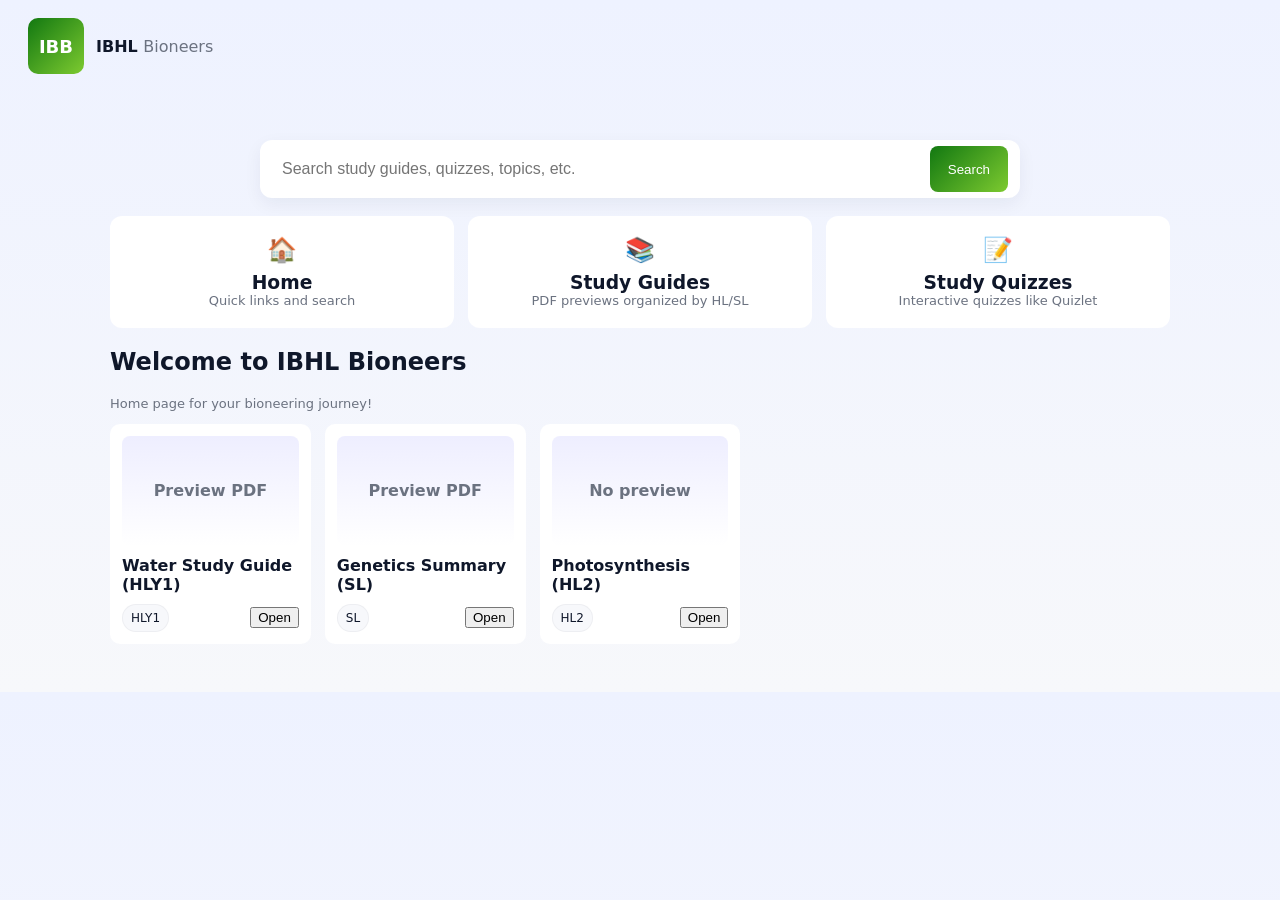
==== index.html @ cd03a1c7 "WebUIv1.0" ====
<!DOCTYPE html>
<html lang="en">
<head>
  <meta charset="utf-8" />
  <meta name="viewport" content="width=device-width,initial-scale=1" />
  <title>IBHL Bioneers</title>
  <meta name="description" content="IB Biology study guides & quizzes (HL/SL) — IBHL Bioneers" />
  <style>
    :root{
      --accent:#127811; --muted:#6b7280; --bg:#f7f8fb; --card:#ffffff;
      --glass: rgba(255,255,255,0.7);
      font-family: Inter, ui-sans-serif, system-ui, -apple-system, "Segoe UI", Roboto, "Helvetica Neue", Arial;
    }
    *{box-sizing:border-box}
    body{margin:0;background:linear-gradient(180deg,#eef2ff 0%,var(--bg) 100%);color:#0f172a}
    header{display:flex;align-items:center;gap:16px;padding:18px 28px;background:transparent}
    .logo{display:flex;align-items:center;gap:12px}
    .logo .mark{width:56px;height:56px;border-radius:10px;background:linear-gradient(135deg,var(--accent),#7dca30);display:flex;align-items:center;justify-content:center;color:white;font-weight:700;font-size:18px}
    .logo .title{font-weight:700}

    main{max-width:1100px;margin:28px auto;padding:20px}
    .search-wrap{text-align:center;margin-bottom:18px}
    .search{display:inline-flex;width:100%;max-width:760px;border-radius:12px;overflow:hidden;padding:6px;background:var(--card);box-shadow:0 6px 18px rgba(13, 38, 76, 0.06)}
    .search input{flex:1;padding:14px 16px;border:0;font-size:16px;background:transparent;outline:none}
    .search button{background:linear-gradient(135deg,var(--accent),#7dca30);border:0;color:white;padding:10px 18px;border-radius:8px;margin-right:6px}

    .nav-grid{display:grid;grid-template-columns:repeat(3,1fr);gap:14px;margin:18px 0}
    .nav-card{background:var(--card);padding:20px;border-radius:12px;text-align:center;cursor:pointer;transition:transform .12s ease, box-shadow .12s ease}
    .nav-card:hover{transform:translateY(-6px);box-shadow:0 12px 30px rgba(12,34,70,.08)}
    .nav-card h3{margin:8px 0 0}
    .small{font-size:13px;color:var(--muted)}

    .content{display:block;margin-top:12px}
    .grid{display:grid;grid-template-columns:repeat(auto-fill,minmax(200px,1fr));gap:14px}
    .guide{background:var(--card);border-radius:10px;padding:12px;display:flex;flex-direction:column;gap:10px;min-height:150px}
    .thumb{height:110px;background:linear-gradient(180deg,#eef 0%,#fff 100%);border-radius:8px;display:flex;align-items:center;justify-content:center;color:var(--muted);font-weight:600}
    .meta{display:flex;justify-content:space-between;align-items:center}
    .tag{font-size:12px;padding:6px 8px;border-radius:999px;background:var(--bg);border:1px solid rgba(15,23,42,.04)}
    footer{max-width:1100px;margin:26px auto;padding:20px;text-align:center;color:var(--muted)}

    /* quiz */
    .quiz-card{background:var(--card);padding:18px;border-radius:10px}
    .choices{display:flex;flex-direction:column;gap:10px;margin-top:12px}
    .choice{padding:12px;border-radius:8px;border:1px solid rgba(15,23,42,.06);cursor:pointer}
    .choice.correct{border-color:green;background:rgba(16,185,129,.07)}
    .choice.wrong{border-color:red;background:rgba(239,68,68,.06)}

    /* small screens */
    @media (max-width:700px){.nav-grid{grid-template-columns:repeat(2,1fr)}.logo .title{display:none}.grid{grid-template-columns:repeat(auto-fill,minmax(160px,1fr))}}
  </style>
</head>
<body>
  <header>
    <div class="logo">
      <div class="mark">IBB</div>
      <div class="title">IBHL <span style="color:var(--muted);font-weight:500">Bioneers</span></div>
    </div>
  </header>

  <main>
    <section class="search-wrap">
      <div class="search">
        <input id="searchInput" placeholder="Search study guides, quizzes, topics, etc." />
        <button id="searchBtn">Search</button>
      </div>
    </section>

    <section class="nav-grid" role="navigation" aria-label="main navigation">
      <div class="nav-card" data-route="#/" onclick="navigate('#/')">
        <div style="font-size:24px">🏠</div>
        <h3>Home</h3>
        <div class="small">Quick links and search</div>
      </div>
      <div class="nav-card" data-route="#/guides" onclick="navigate('#/guides')">
        <div style="font-size:24px">📚</div>
        <h3>Study Guides</h3>
        <div class="small">PDF previews organized by HL/SL</div>
      </div>
      <div class="nav-card" data-route="#/quizzes" onclick="navigate('#/quizzes')">
        <div style="font-size:24px">📝</div>
        <h3>Study Quizzes</h3>
        <div class="small">Interactive quizzes like Quizlet</div>
      </div>
    </section>

    <section id="app" class="content">
      <!-- Content rendered by JS -->
    </section>

  </main>

 

  <script>
    // --- Data: Add your PDF URLs and quizzes here ---
    const guides = [
      {id:'g1',title:'Water Study Guide (HLY1)',level:'HLY1',tags:['water','solvation', 'solvent', 'polar', 'hydr'],pdf:'assets/guides/WaterStudyGuide.pdf'},
      {id:'g2',title:'Genetics Summary (SL)',level:'SL',tags:['genetics'],pdf:'assets/guides/genetics-summary.pdf'},
      {id:'g3',title:'Photosynthesis (HL2)',level:'HL2',tags:['photosynthesis'],pdf:''} // empty pdf -> placeholder
    ];

    const quizzes = [
      {id:'q1',title:'Cell Structure — Quick MCQ',level:'HL1',questions:[
        {q:'Which organelle is the site of ATP production?',choices:['Nucleus','Mitochondrion','Golgi apparatus','Ribosome'],answer:1},
        {q:'Which structure is present in plant cells but not animal cells?',choices:['Centrioles','Cell wall','Lysosome','Flagellum'],answer:1}
      ]},
      {id:'q2',title:'Basic Genetics (SL)',level:'SL',questions:[
        {q:'If a diploid organism has 8 chromosomes, how many will be in a gamete?',choices:['4','8','16','2'],answer:0}
      ]}
    ];

    // --- Router ---
    function navigate(hash){location.hash = hash}
    function render(){
      const app = document.getElementById('app');
      const route = location.hash || '#/';
      if(route === '#/' ) renderHome(app);
      else if(route.startsWith('#/guides')) renderGuides(app);
      else if(route.startsWith('#/quizzes')) renderQuizzes(app);
      else renderNotFound(app);
    }

    // --- Helpers ---
    function el(tag,className,inner){const e=document.createElement(tag); if(className) e.className=className; if(inner!==undefined) e.innerHTML=inner; return e}

    // --- Home ---
    function renderHome(container){
      container.innerHTML='';
      const h = el('div','',`<h2>Welcome to IBHL Bioneers</h2><p class="small">Home page for your bioneering journey!</p>`);
      container.appendChild(h);
      // Quick links
      const grid = el('div','grid');
      // show featured items
      const featuredGuides = guides.slice(0,4);
      featuredGuides.forEach(g=>{
        const c = el('div','guide');
        const thumb = el('div','thumb', g.pdf ? `<span>Preview PDF</span>` : `<span>No preview</span>`);
        const title = el('div','',`<strong>${g.title}</strong>`);
        const meta = el('div','meta', `<div class="tag">${g.level}</div><div><button onclick="openGuide('${g.id}')">Open</button></div>`);
        c.appendChild(thumb); c.appendChild(title); c.appendChild(meta);
        grid.appendChild(c);
      });
      container.appendChild(grid);
    }

    // --- Guides page ---
    function renderGuides(container,filter=''){
      container.innerHTML='';
      const header = el('div','',`<h2>Study Guides</h2><p class="small">Click a card to open the PDF (opens in new tab). Guides are grouped by HL/SL and searchable.</p>`);
      container.appendChild(header);
      const grid = el('div','grid');
      const results = guides.filter(g=>{
        if(!filter) return true;
        const s = filter.toLowerCase();
        return g.title.toLowerCase().includes(s) || g.level.toLowerCase().includes(s) || (g.tags && g.tags.join(' ').toLowerCase().includes(s))
      });
      if(results.length===0){container.appendChild(el('p','small','No guides matched your search.')); return}
      results.forEach(g=>{
        const card = el('div','guide');
        const thumb = el('div','thumb', g.pdf?`<span>PDF</span>`:'<span>Upload PDF</span>');
        const title = el('div','',`<strong>${g.title}</strong>`);
        const meta = el('div','meta',`<div class="tag">${g.level}</div><div><button onclick="openGuide('${g.id}')">Open</button></div>`);
        card.appendChild(thumb); card.appendChild(title); card.appendChild(meta);
        grid.appendChild(card);
      });
      container.appendChild(grid);
    }

    function openGuide(id){
      const g = guides.find(x=>x.id===id);
      if(!g) return alert('Guide not found');
      if(g.pdf){ window.open(g.pdf,'_blank'); }
      else alert('PDF not uploaded yet. Place the PDF in /assets/guides and update the guides array in index.html with its filename.');
    }

    // --- Quizzes page ---
    function renderQuizzes(container,filter=''){
      container.innerHTML='';
      const header = el('div','',`<h2>Study Quizzes</h2><p class="small">Select a quiz to start. Answers are shown at the end and stored locally for review.</p>`);
      container.appendChild(header);
      const list = el('div','grid');
      const results = quizzes.filter(q=>{
        if(!filter) return true;
        const s = filter.toLowerCase();
        return q.title.toLowerCase().includes(s) || q.level.toLowerCase().includes(s)
      });
      if(results.length===0){container.appendChild(el('p','small','No quizzes matched your search.')); return}
      results.forEach(q=>{
        const card = el('div','guide');
        const thumb = el('div','thumb',`<span>Quiz</span>`);
        const title = el('div','',`<strong>${q.title}</strong>`);
        const meta = el('div','meta',`<div class="tag">${q.level}</div><div><button onclick="startQuiz('${q.id}')">Start</button></div>`);
        card.appendChild(thumb); card.appendChild(title); card.appendChild(meta);
        list.appendChild(card);
      });
      container.appendChild(list);
    }

    // --- Quiz runner ---
    let current = {quiz:null,index:0,score:0,answers:[]};
    function startQuiz(id){
      const q = quizzes.find(x=>x.id===id); if(!q) return;
      current.quiz = q; current.index=0; current.score=0; current.answers=[];
      renderQuizQuestion();
    }
    function renderQuizQuestion(){
      const container = document.getElementById('app'); container.innerHTML='';
      const q = current.quiz.questions[current.index];
      const card = el('div','quiz-card');
      card.innerHTML = `<h3>${current.quiz.title} — Q${current.index+1}/${current.quiz.questions.length}</h3><p class="small">${q.q}</p>`;
      const choices = el('div','choices');
      q.choices.forEach((c,i)=>{
        const ch = el('div','choice',c);
        ch.onclick = ()=>selectChoice(i);
        choices.appendChild(ch);
      });
      card.appendChild(choices);
      container.appendChild(card);
    }
    function selectChoice(i){
      const qObj = current.quiz.questions[current.index];
      const isCorrect = i === qObj.answer;
      current.answers.push({question:qObj.q,chosen:i,correct:qObj.answer});
      if(isCorrect) current.score += 1;
      // show feedback
      const choices = document.querySelectorAll('.choice');
      choices.forEach((c,idx)=>{
        c.classList.remove('correct','wrong');
        if(idx===qObj.answer) c.classList.add('correct');
        if(idx===i && idx!==qObj.answer) c.classList.add('wrong');
        c.onclick = null;
      });
      // next button
      setTimeout(()=>{
        current.index +=1;
        if(current.index < current.quiz.questions.length) renderQuizQuestion();
        else renderQuizResult();
      },700);
    }
    function renderQuizResult(){
      const container = document.getElementById('app'); container.innerHTML='';
      const card = el('div','quiz-card');
      card.innerHTML = `<h3>${current.quiz.title} — Result</h3><p class="small">Score: ${current.score} / ${current.quiz.questions.length}</p>`;
      const review = el('div');
      current.answers.forEach((a,idx)=>{
        const correct = a.correct; const chosen = a.chosen;
        const q = current.quiz.questions[idx];
        const item = el('div','',`<strong>Q${idx+1}.</strong> ${a.question} <div class="small">Your answer: ${q.choices[chosen]} | Correct: ${q.choices[correct]}</div><hr/>`);
        review.appendChild(item);
      });
      card.appendChild(review);
      const back = el('div','',`<div style="margin-top:12px"><button onclick="navigate('#/quizzes')">Back to quizzes</button></div>`);
      card.appendChild(back);
      container.appendChild(card);
    }

    function renderNotFound(container){container.innerHTML='<h2>Page not found</h2>'}

    // --- Search ---
    function doSearch(term){
      if(!term) { navigate('#/'); return }
      // search guides and quizzes
      const gMatches = guides.filter(g=> (g.title+ ' ' + g.tags.join(' ') + ' ' + g.level).toLowerCase().includes(term.toLowerCase()));
      const qMatches = quizzes.filter(q=> (q.title + ' ' + q.level).toLowerCase().includes(term.toLowerCase()));
      // If both empty, show no results on guides page
      if(gMatches.length===0 && qMatches.length===0){
        // show generic page with no results
        const app = document.getElementById('app'); app.innerHTML = `<h2>No results found for "${term}"</h2><p class="small">Try different keywords or check HL1 / HL2 / SL tags.</p>`; return;
      }
      // Prefer showing the combined results page
      const app = document.getElementById('app'); app.innerHTML='';
      const h = el('div','',`<h2>Search results for "${term}"</h2>`); app.appendChild(h);
      if(gMatches.length){ const gsec = el('div','',`<h3>Guides</h3>`); app.appendChild(gsec); const grid = el('div','grid'); gMatches.forEach(g=>{const card=el('div','guide'); card.innerHTML = `<div class="thumb">${g.pdf? 'PDF':'No PDF'}</div><strong>${g.title}</strong><div class="meta"><div class="tag">${g.level}</div><div><button onclick="openGuide('${g.id}')">Open</button></div></div>`; grid.appendChild(card)}); app.appendChild(grid)}
      if(qMatches.length){ const qsec = el('div','',`<h3>Quizzes</h3>`); app.appendChild(qsec); const grid2=el('div','grid'); qMatches.forEach(q=>{const card=el('div','guide'); card.innerHTML=`<div class="thumb">Quiz</div><strong>${q.title}</strong><div class="meta"><div class="tag">${q.level}</div><div><button onclick="startQuiz('${q.id}')">Start</button></div></div>`; grid2.appendChild(card)}); app.appendChild(grid2)}
    }

    // --- events ---
    document.getElementById('searchBtn').addEventListener('click', ()=>{ const v = document.getElementById('searchInput').value.trim(); doSearch(v); });
    document.getElementById('searchInput').addEventListener('keydown', (e)=>{ if(e.key === 'Enter'){ doSearch(e.target.value.trim()) } });
    window.addEventListener('hashchange', render);

    // initial render
    render();

    // --- Notes for maintainer (visible in code) ---
    /*
      To add guides:
      - Place PDFs in /assets/guides
      - Add an entry to `guides` array with {id,title,level,tags,pdf:'assets/guides/yourfile.pdf'}

      To add quizzes:
      - Edit `quizzes` array. Each quiz: {id,title,level,questions:[{q,choices:[..],answer:index}]}

      This is a pure static site (single file). For production you may split into files and add proper thumbnails.
    */
  </script>
</body>
</html>
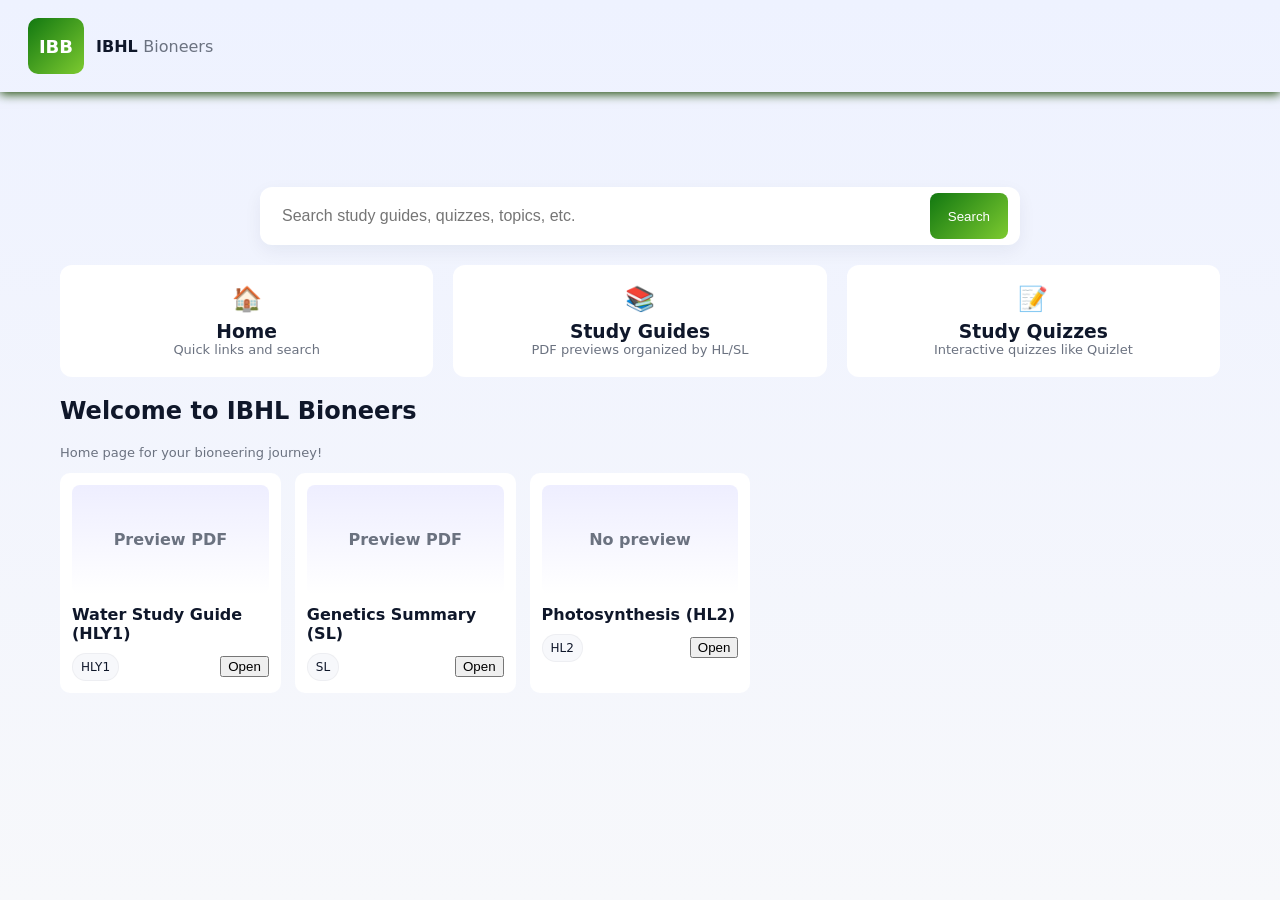
==== commit cc5ccc16: "Updated WebUI to Green Theme: Shadows" ====
--- a/index.html
+++ b/index.html
@@ -3,51 +3,235 @@
 <head>
   <meta charset="utf-8" />
   <meta name="viewport" content="width=device-width,initial-scale=1" />
-  <title>IBHL Bioneers</title>
-  <meta name="description" content="IB Biology study guides & quizzes (HL/SL) — IBHL Bioneers" />
-  <style>
-    :root{
-      --accent:#127811; --muted:#6b7280; --bg:#f7f8fb; --card:#ffffff;
-      --glass: rgba(255,255,255,0.7);
-      font-family: Inter, ui-sans-serif, system-ui, -apple-system, "Segoe UI", Roboto, "Helvetica Neue", Arial;
-    }
-    *{box-sizing:border-box}
-    body{margin:0;background:linear-gradient(180deg,#eef2ff 0%,var(--bg) 100%);color:#0f172a}
-    header{display:flex;align-items:center;gap:16px;padding:18px 28px;background:transparent}
-    .logo{display:flex;align-items:center;gap:12px}
-    .logo .mark{width:56px;height:56px;border-radius:10px;background:linear-gradient(135deg,var(--accent),#7dca30);display:flex;align-items:center;justify-content:center;color:white;font-weight:700;font-size:18px}
-    .logo .title{font-weight:700}
-
-    main{max-width:1100px;margin:28px auto;padding:20px}
-    .search-wrap{text-align:center;margin-bottom:18px}
-    .search{display:inline-flex;width:100%;max-width:760px;border-radius:12px;overflow:hidden;padding:6px;background:var(--card);box-shadow:0 6px 18px rgba(13, 38, 76, 0.06)}
-    .search input{flex:1;padding:14px 16px;border:0;font-size:16px;background:transparent;outline:none}
-    .search button{background:linear-gradient(135deg,var(--accent),#7dca30);border:0;color:white;padding:10px 18px;border-radius:8px;margin-right:6px}
-
-    .nav-grid{display:grid;grid-template-columns:repeat(3,1fr);gap:14px;margin:18px 0}
-    .nav-card{background:var(--card);padding:20px;border-radius:12px;text-align:center;cursor:pointer;transition:transform .12s ease, box-shadow .12s ease}
-    .nav-card:hover{transform:translateY(-6px);box-shadow:0 12px 30px rgba(12,34,70,.08)}
-    .nav-card h3{margin:8px 0 0}
-    .small{font-size:13px;color:var(--muted)}
-
-    .content{display:block;margin-top:12px}
-    .grid{display:grid;grid-template-columns:repeat(auto-fill,minmax(200px,1fr));gap:14px}
-    .guide{background:var(--card);border-radius:10px;padding:12px;display:flex;flex-direction:column;gap:10px;min-height:150px}
-    .thumb{height:110px;background:linear-gradient(180deg,#eef 0%,#fff 100%);border-radius:8px;display:flex;align-items:center;justify-content:center;color:var(--muted);font-weight:600}
-    .meta{display:flex;justify-content:space-between;align-items:center}
-    .tag{font-size:12px;padding:6px 8px;border-radius:999px;background:var(--bg);border:1px solid rgba(15,23,42,.04)}
-    footer{max-width:1100px;margin:26px auto;padding:20px;text-align:center;color:var(--muted)}
-
-    /* quiz */
-    .quiz-card{background:var(--card);padding:18px;border-radius:10px}
-    .choices{display:flex;flex-direction:column;gap:10px;margin-top:12px}
-    .choice{padding:12px;border-radius:8px;border:1px solid rgba(15,23,42,.06);cursor:pointer}
-    .choice.correct{border-color:green;background:rgba(16,185,129,.07)}
-    .choice.wrong{border-color:red;background:rgba(239,68,68,.06)}
-
-    /* small screens */
-    @media (max-width:700px){.nav-grid{grid-template-columns:repeat(2,1fr)}.logo .title{display:none}.grid{grid-template-columns:repeat(auto-fill,minmax(160px,1fr))}}
-  </style>
+  <title>
+    IBHL Bioneers
+  </title>
+    
+    <meta name="description" content="IB Biology study guides & quizzes (HL/SL) — IBHL Bioneers" />
+  
+    <style>
+        :root {
+            --accent: #127811;
+            --muted: #6b7280;
+            --bg: #f7f8fb;
+            --card: #ffffff;
+            --glass: rgba(255,255,255,0.7);
+            font-family: Inter, ui-sans-serif, system-ui, -apple-system, "Segoe UI", Roboto, "Helvetica Neue", Arial;
+        }
+
+        * {
+            box-sizing: border-box
+        }
+
+        body {
+            margin: 0;
+            min-height: 100vh;
+            background: linear-gradient(180deg,#eef2ff 0%,var(--bg) 100%);
+            color: #0f172a;
+        }
+
+        header {
+            display: flex;
+            align-items: center;
+            gap: 16px;
+            padding: 18px 28px;
+            background: transparent;
+            box-shadow: 0 2px 10px #1e4a07;
+        }
+
+        .logo {
+            display: flex;
+            align-items: center;
+            gap: 12px
+        }
+
+            .logo .mark {
+                width: 56px;
+                height: 56px;
+                border-radius: 10px;
+                background: linear-gradient(135deg,var(--accent),#7dca30);
+                display: flex;
+                align-items: center;
+                justify-content: center;
+                color: white;
+                font-weight: 700;
+                font-size: 18px
+            }
+
+            .logo .title {
+                font-weight: 700
+            }
+
+        main {
+            max-width: 1200px;
+            margin: 75px auto;
+            padding: 20px
+        }
+
+        .search-wrap {
+            text-align: center;
+            margin-bottom: 20px
+        }
+
+        .search {
+            display: inline-flex;
+            width: 100%;
+            max-width: 760px;
+            border-radius: 12px;
+            overflow: hidden;
+            padding: 6px;
+            background: var(--card);
+            box-shadow: 0 6px 18px rgba(13, 38, 76, 0.06)
+        }
+
+            .search input {
+                flex: 1;
+                padding: 14px 16px;
+                border: 0;
+                font-size: 16px;
+                background: transparent;
+                outline: none
+            }
+
+            .search button {
+                background: linear-gradient(135deg,var(--accent),#7dca30);
+                border: 0;
+                color: white;
+                padding: 10px 18px;
+                border-radius: 8px;
+                margin-right: 6px
+            }
+
+        .nav-grid {
+            display: grid;
+            grid-template-columns: repeat(3,1fr);
+            gap: 20px;
+            margin: 18px 0
+        }
+
+        .nav-card {
+            background: var(--card);
+            padding: 20px;
+            border-radius: 12px;
+            text-align: center;
+            cursor: pointer;
+            transition: transform .12s ease, box-shadow .12s ease
+        }
+
+            .nav-card:hover {
+                transform: translateY(-6px);
+                box-shadow: 0 5px 20px #1e4a07
+            }
+
+            .nav-card h3 {
+                margin: 8px 0 0
+            }
+
+        .small {
+            font-size: 13px;
+            color: var(--muted)
+        }
+
+        .content {
+            display: block;
+            margin-top: 12px
+        }
+
+        .grid {
+            display: grid;
+            grid-template-columns: repeat(auto-fill,minmax(200px,1fr));
+            gap: 14px
+        }
+
+        .guide {
+            background: var(--card);
+            border-radius: 10px;
+            padding: 12px;
+            display: flex;
+            flex-direction: column;
+            gap: 10px;
+            min-height: 150px
+        }
+
+        .thumb {
+            height: 110px;
+            background: linear-gradient(180deg,#eef 0%,#fff 100%);
+            border-radius: 8px;
+            display: flex;
+            align-items: center;
+            justify-content: center;
+            color: var(--muted);
+            font-weight: 600
+        }
+
+        .meta {
+            display: flex;
+            justify-content: space-between;
+            align-items: center
+        }
+
+        .tag {
+            font-size: 12px;
+            padding: 6px 8px;
+            border-radius: 999px;
+            background: var(--bg);
+            border: 1px solid rgba(15,23,42,.04)
+        }
+
+        footer {
+            max-width: 1100px;
+            margin: 26px auto;
+            padding: 20px;
+            text-align: center;
+            color: var(--muted)
+        }
+
+        /* quiz */
+        .quiz-card {
+            background: var(--card);
+            padding: 18px;
+            border-radius: 10px
+        }
+
+        .choices {
+            display: flex;
+            flex-direction: column;
+            gap: 10px;
+            margin-top: 12px
+        }
+
+        .choice {
+            padding: 12px;
+            border-radius: 8px;
+            border: 1px solid rgba(15,23,42,.06);
+            cursor: pointer
+        }
+
+            .choice.correct {
+                border-color: green;
+                background: rgba(16,185,129,.07)
+            }
+
+            .choice.wrong {
+                border-color: red;
+                background: rgba(239,68,68,.06)
+            }
+
+        /* small screens */
+        @media (max-width:700px) {
+            .nav-grid {
+                grid-template-columns: repeat(2,1fr)
+            }
+
+            .logo .title {
+                display: none
+            }
+
+            .grid {
+                grid-template-columns: repeat(auto-fill,minmax(160px,1fr))
+            }
+        }
+    </style>
 </head>
 <body>
   <header>
@@ -134,7 +318,7 @@
       const featuredGuides = guides.slice(0,4);
       featuredGuides.forEach(g=>{
         const c = el('div','guide');
-        const thumb = el('div','thumb', g.pdf ? `<span>Preview PDF</span>` : `<span>No preview</span>`);
+        const thumb = el('div', 'thumb', g.pdf ? `<span>Preview PDF</span>` : `<span>No preview</span>`);
         const title = el('div','',`<strong>${g.title}</strong>`);
         const meta = el('div','meta', `<div class="tag">${g.level}</div><div><button onclick="openGuide('${g.id}')">Open</button></div>`);
         c.appendChild(thumb); c.appendChild(title); c.appendChild(meta);
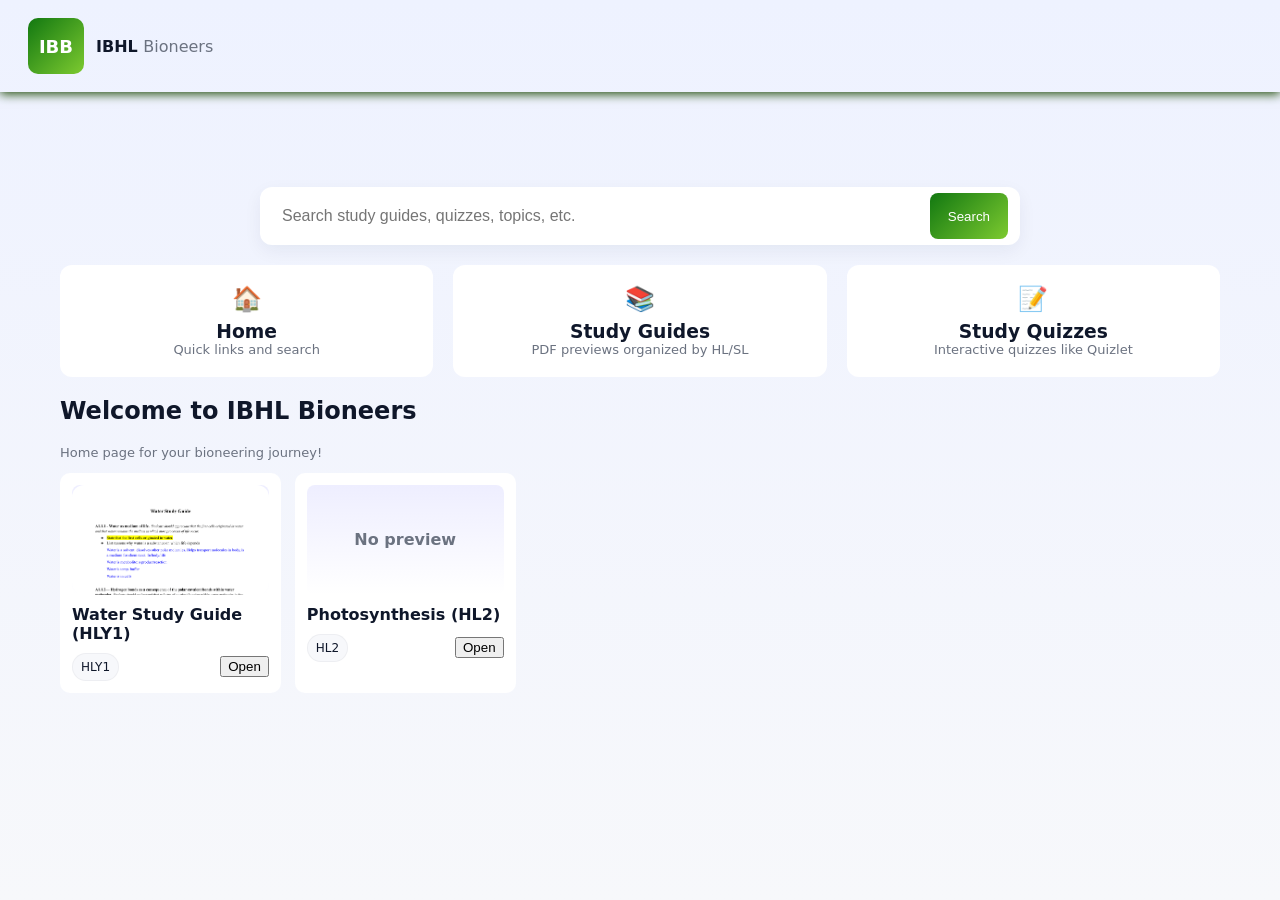
==== commit 6d1143d3: "GUI update to preview guide (water only)" ====
--- a/index.html
+++ b/index.html
@@ -164,6 +164,14 @@
             font-weight: 600
         }
 
+            .thumb img {
+                width: 100%;
+                height: 100%;
+                object-fit: cover;
+                object-position: top;
+                border-radius: 12px;
+            }
+
         .meta {
             display: flex;
             justify-content: space-between;
@@ -278,9 +286,8 @@
   <script>
     // --- Data: Add your PDF URLs and quizzes here ---
     const guides = [
-      {id:'g1',title:'Water Study Guide (HLY1)',level:'HLY1',tags:['water','solvation', 'solvent', 'polar', 'hydr'],pdf:'assets/guides/WaterStudyGuide.pdf'},
-      {id:'g2',title:'Genetics Summary (SL)',level:'SL',tags:['genetics'],pdf:'assets/guides/genetics-summary.pdf'},
-      {id:'g3',title:'Photosynthesis (HL2)',level:'HL2',tags:['photosynthesis'],pdf:''} // empty pdf -> placeholder
+      {id:'g1',title:'Water Study Guide (HLY1)',level:'HLY1',tags:['water','solvation', 'solvent', 'polar', 'hydr'],pdf:'assets/guides/WaterStudyGuide.pdf', thumb:'assets/thumbnails/WaterStudyGuide.png'},
+      {id:'g2',title:'Photosynthesis (HL2)',level:'HL2',tags:['photosynthesis'],pdf:''}
     ];
 
     const quizzes = [
@@ -318,7 +325,7 @@
       const featuredGuides = guides.slice(0,4);
       featuredGuides.forEach(g=>{
         const c = el('div','guide');
-        const thumb = el('div', 'thumb', g.pdf ? `<span>Preview PDF</span>` : `<span>No preview</span>`);
+        const thumb = el('div', 'thumb', g.thumb ? `<img src="${g.thumb}" alt="Preview of ${g.title}" />` : `<span>No preview</span>`);
         const title = el('div','',`<strong>${g.title}</strong>`);
         const meta = el('div','meta', `<div class="tag">${g.level}</div><div><button onclick="openGuide('${g.id}')">Open</button></div>`);
         c.appendChild(thumb); c.appendChild(title); c.appendChild(meta);
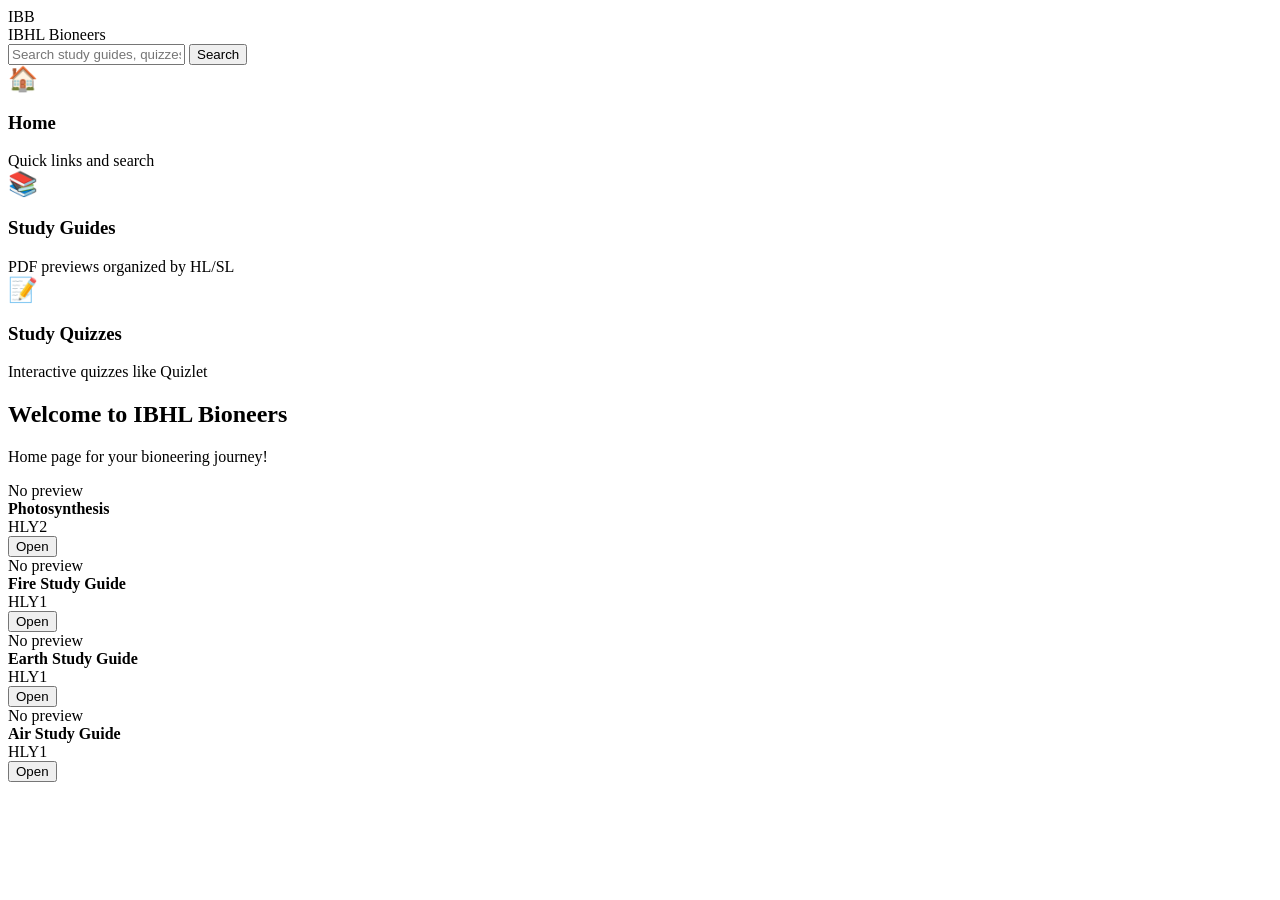
==== commit 18077bd0: "CSS formatting update" ====
--- a/index.html
+++ b/index.html
@@ -1,25 +1,27 @@
 <!DOCTYPE html>
+
 <html lang="en">
 <head>
-  <meta charset="utf-8" />
-  <meta name="viewport" content="width=device-width,initial-scale=1" />
-  <title>
-    IBHL Bioneers
-  </title>
+        <meta charset="utf-8" />
+        <meta name="viewport" content="width=device-width,initial-scale=1" />
+        <title>
+            IBHL Bioneers
+        </title>
     
-    <meta name="description" content="IB Biology study guides & quizzes (HL/SL) — IBHL Bioneers" />
-  
-    <style>
-        :root {
-            --accent: #127811;
-            --muted: #6b7280;
-            --bg: #f7f8fb;
-            --card: #ffffff;
-            --glass: rgba(255,255,255,0.7);
-            font-family: Inter, ui-sans-serif, system-ui, -apple-system, "Segoe UI", Roboto, "Helvetica Neue", Arial;
-        }
-
-        * {
+        <meta name="description" content="IB Biology study guides & quizzes (HL/SL) — IBHL Bioneers" />
+        <link rel="stylesheet" href="style.css" />
+        <!--<style>
+            :root {
+                --accent: #127811;
+                --muted: #6b7280;
+                --bg: #f7f8fb;
+                --card: #ffffff;
+                --glass: rgba(255,255,255,0.7);
+                font-family: Inter, ui-sans-serif, system-ui, -apple-system, "Comic Sans MS", Roboto, "Helvetica Neue", Arial;
+            }
+
+        * 
+        {
             box-sizing: border-box
         }
 
@@ -140,7 +142,7 @@
         .grid {
             display: grid;
             grid-template-columns: repeat(auto-fill,minmax(200px,1fr));
-            gap: 14px
+            gap: 14px;
         }
 
         .guide {
@@ -154,7 +156,7 @@
         }
 
         .thumb {
-            height: 110px;
+            height: 150px;
             background: linear-gradient(180deg,#eef 0%,#fff 100%);
             border-radius: 8px;
             display: flex;
@@ -239,13 +241,13 @@
                 grid-template-columns: repeat(auto-fill,minmax(160px,1fr))
             }
         }
-    </style>
+    </style>-->
 </head>
 <body>
   <header>
     <div class="logo">
-      <div class="mark">IBB</div>
-      <div class="title">IBHL <span style="color:var(--muted);font-weight:500">Bioneers</span></div>
+        <div class="mark">IBB</div>
+        <div class="title">IBHL <span style="color:var(--muted);font-weight:500">Bioneers</span></div>
     </div>
   </header>
 
@@ -281,200 +283,296 @@
 
   </main>
 
- 
-
   <script>
-    // --- Data: Add your PDF URLs and quizzes here ---
-    const guides = [
-      {id:'g1',title:'Water Study Guide (HLY1)',level:'HLY1',tags:['water','solvation', 'solvent', 'polar', 'hydr'],pdf:'assets/guides/WaterStudyGuide.pdf', thumb:'assets/thumbnails/WaterStudyGuide.png'},
-      {id:'g2',title:'Photosynthesis (HL2)',level:'HL2',tags:['photosynthesis'],pdf:''}
-    ];
-
-    const quizzes = [
-      {id:'q1',title:'Cell Structure — Quick MCQ',level:'HL1',questions:[
-        {q:'Which organelle is the site of ATP production?',choices:['Nucleus','Mitochondrion','Golgi apparatus','Ribosome'],answer:1},
-        {q:'Which structure is present in plant cells but not animal cells?',choices:['Centrioles','Cell wall','Lysosome','Flagellum'],answer:1}
-      ]},
-      {id:'q2',title:'Basic Genetics (SL)',level:'SL',questions:[
-        {q:'If a diploid organism has 8 chromosomes, how many will be in a gamete?',choices:['4','8','16','2'],answer:0}
-      ]}
-    ];
-
-    // --- Router ---
-    function navigate(hash){location.hash = hash}
-    function render(){
-      const app = document.getElementById('app');
-      const route = location.hash || '#/';
-      if(route === '#/' ) renderHome(app);
-      else if(route.startsWith('#/guides')) renderGuides(app);
-      else if(route.startsWith('#/quizzes')) renderQuizzes(app);
-      else renderNotFound(app);
-    }
-
-    // --- Helpers ---
-    function el(tag,className,inner){const e=document.createElement(tag); if(className) e.className=className; if(inner!==undefined) e.innerHTML=inner; return e}
-
-    // --- Home ---
-    function renderHome(container){
-      container.innerHTML='';
-      const h = el('div','',`<h2>Welcome to IBHL Bioneers</h2><p class="small">Home page for your bioneering journey!</p>`);
-      container.appendChild(h);
-      // Quick links
-      const grid = el('div','grid');
-      // show featured items
-      const featuredGuides = guides.slice(0,4);
-      featuredGuides.forEach(g=>{
-        const c = el('div','guide');
-        const thumb = el('div', 'thumb', g.thumb ? `<img src="${g.thumb}" alt="Preview of ${g.title}" />` : `<span>No preview</span>`);
-        const title = el('div','',`<strong>${g.title}</strong>`);
-        const meta = el('div','meta', `<div class="tag">${g.level}</div><div><button onclick="openGuide('${g.id}')">Open</button></div>`);
-        c.appendChild(thumb); c.appendChild(title); c.appendChild(meta);
-        grid.appendChild(c);
+      // --- Data: Add your PDF URLs and quizzes here ---
+      const guides =
+          [
+              { id: 'g1', title: 'Water Study Guide', level: 'HLY1', tags: ['water', 'solvation', 'solvent', 'polar', 'hydr'], pdf: 'assets/guides/WaterStudyGuide.pdf', thumb: 'assets/thumbnails/WaterStudyGuide.png' },
+              { id: 'g2', title: 'Photosynthesis', level: 'HLY2', tags: ['photosynthesis'], pdf: '' },
+              { id: 'g3', title: 'Fire Study Guide', level: 'HLY1', tags: ['fir', 'solvation', 'solvent', 'polar', 'hydr'], pdf: '', thumb: '' },
+              { id: 'g4', title: 'Earth Study Guide', level: 'HLY1', tags: ['earth', 'solvation', 'solvent', 'polar', 'hydr'], pdf: '', thumb: '' },
+              { id: 'g5', title: 'Air Study Guide', level: 'HLY1', tags: ['air', 'solvation', 'solvent', 'polar', 'hydr'], pdf: '', thumb: '' }
+          ];
+
+      const quizzes =
+          [
+              {
+                  id: 'q1', title: 'Cell Structure', level: 'HLY1', questions:
+                      [
+                          { q: 'Which organelle is the site of ATP production?', choices: ['Nucleus', 'Mitochondrion', 'Golgi apparatus', 'Ribosome'], answer: 1 },
+                          { q: 'Which structure is present in plant cells but not animal cells?', choices: ['Centrioles', 'Cell wall', 'Lysosome', 'Flagellum'], answer: 1 }
+                      ]
+              },
+
+              {
+                  id: 'q2', title: 'Basic Genetics', level: 'HLY2', questions:
+                      [
+                          { q: 'If a diploid organism has 8 chromosomes, how many will be in a gamete?', choices: ['4', '8', '16', '2'], answer: 0 },
+                          { q: 'What is the term for a segment of DNA that codes for a protein?', choices: ['Chromosome', 'Gene', 'Allele', 'Genome'], answer: 1 }
+                      ]
+              }
+          ];
+
+      // --- Router ---
+      function navigate(hash) {
+          location.hash = hash
+      }
+
+      function render() {
+          const app = document.getElementById('app');
+          const route = location.hash || '#/';
+          if (route == '#/')
+              renderHome(app);
+          else if (route.startsWith('#/guides'))
+              renderGuides(app);
+          else if (route.startsWith('#/quizzes'))
+              renderQuizzes(app);
+          else renderNotFound(app);
+      }
+
+      // --- Helpers ---
+      function el(tag, className, inner) {
+          const e = document.createElement(tag);
+          if (className)
+              e.className = className;
+          if (inner !== undefined)
+              e.innerHTML = inner;
+          return e;
+      }
+
+      // --- Home ---
+      function renderHome(container) {
+          container.innerHTML = '';
+          const h = el('div', '', `<h2>Welcome to IBHL Bioneers</h2><p class="large">Home page for your bioneering journey!</p>`);
+          container.appendChild(h);
+
+          // Quick links
+          const grid = el('div', 'grid');
+
+          // show 4 "featured" items
+          let lower = ((Math.random() * (guides.length-3)) / 1);
+          let upper = lower+4;
+
+          const featuredGuides = guides.slice(lower, upper);
+
+          featuredGuides.forEach(g => {
+              const c = el('div', 'guide');
+              const thumb = el('div', 'thumb', g.thumb ? `<img src="${g.thumb}" alt="Preview of ${g.title}" />` : `<span>No preview</span>`);
+              const title = el('div', '', `<strong>${g.title}</strong>`);
+              const meta = el('div', 'meta', `<div class="tag">${g.level}</div><div><button onclick="openGuide('${g.id}')">Open</button></div>`);
+              c.appendChild(thumb); c.appendChild(title); c.appendChild(meta);
+              grid.appendChild(c);
+          });
+          container.appendChild(grid);
+      }
+
+      // --- Guides page ---
+      function renderGuides(container, filter = '') {
+          container.innerHTML = '';
+          const header = el('div', '', `<h2>Study Guides</h2><p class="small">Click a card to open the PDF (opens in new tab). Guides are grouped by HL/SL and searchable.</p>`);
+          container.appendChild(header);
+          const grid = el('div', 'grid');
+          const results = guides.filter(g => {
+              if (!filter)
+                  return true;
+              const s = filter.toLowerCase();
+              return g.title.toLowerCase().includes(s) || g.level.toLowerCase().includes(s) || (g.tags && g.tags.join(' ').toLowerCase().includes(s));
+          });
+
+          if (results.length === 0) {
+              container.appendChild(el('p', 'small', 'No guides matched your search.')); return
+          }
+          results.forEach(g => {
+              const card = el('div', 'guide');
+              const thumb = el('div', 'thumb', g.thumb ? `<img src="${g.thumb}" alt="Preview of ${g.title}" />` : `<span>No preview</span>`);
+              const title = el('div', '', `<strong>${g.title}</strong>`);
+              const meta = el('div', 'meta', `<div class="tag">${g.level}</div><div><button onclick="openGuide('${g.id}')">Open</button></div>`);
+              card.appendChild(thumb);
+              card.appendChild(title);
+              card.appendChild(meta);
+              grid.appendChild(card);
+          });
+          container.appendChild(grid);
+      }
+
+      function openGuide(id) {
+          const g = guides.find(x => x.id === id);
+          if (!g)
+              return alert('Guide not found');
+          if (g.pdf) {
+              window.open(g.pdf, '_blank');
+          }
+          else alert('PDF not uploaded yet. Place the PDF in /assets/guides and update the guides array in index.html with its filename.');
+      }
+
+      // --- Quizzes page ---
+      function renderQuizzes(container, filter = '') {
+          container.innerHTML = '';
+          const header = el('div', '', `<h2>Study Quizzes</h2><p class="small">Select a quiz to start. Answers are shown at the end and stored locally for review.</p>`);
+          container.appendChild(header);
+          const list = el('div', 'grid');
+          const results = quizzes.filter(q => {
+              if (!filter)
+                  return true;
+              const s = filter.toLowerCase();
+              return q.title.toLowerCase().includes(s) || q.level.toLowerCase().includes(s)
+          });
+
+          if (results.length === 0) {
+              container.appendChild(el('p', 'small', 'No quizzes matched your search.')); return
+          }
+          results.forEach(q => {
+              const card = el('div', 'guide');
+              const thumb = el('div', 'thumb', `<span>Quiz</span>`);
+              const title = el('div', '', `<strong>${q.title}</strong>`);
+              const meta = el('div', 'meta', `<div class="tag">${q.level}</div><div><button onclick="startQuiz('${q.id}')">Start</button></div>`);
+              card.appendChild(thumb);
+              card.appendChild(title);
+              card.appendChild(meta);
+              list.appendChild(card);
+          });
+          container.appendChild(list);
+      }
+
+      // --- Quiz runner ---
+      let current = { quiz: null, index: 0, score: 0, answers: [] };
+      function startQuiz(id) {
+          const q = quizzes.find(x => x.id === id); if (!q) return;
+          current.quiz = q; current.index = 0; current.score = 0; current.answers = [];
+          renderQuizQuestion();
+      }
+
+      function renderQuizQuestion() {
+          const container = document.getElementById('app'); container.innerHTML = '';
+          const q = current.quiz.questions[current.index];
+          const card = el('div', 'quiz-card');
+          card.innerHTML = `<h3>${current.quiz.title} — Q${current.index + 1}/${current.quiz.questions.length}</h3><p class="small">${q.q}</p>`;
+          const choices = el('div', 'choices');
+          q.choices.forEach((c, i) => {
+              const ch = el('div', 'choice', c);
+              ch.onclick = () => selectChoice(i);
+              choices.appendChild(ch);
+          });
+          card.appendChild(choices);
+          container.appendChild(card);
+      }
+
+      function selectChoice(i) {
+          const qObj = current.quiz.questions[current.index];
+          const isCorrect = i === qObj.answer;
+          current.answers.push({ question: qObj.q, chosen: i, correct: qObj.answer });
+          if (isCorrect)
+              current.score += 1;
+
+          // show feedback
+          const choices = document.querySelectorAll('.choice');
+          choices.forEach((c, idx) => {
+              c.classList.remove('correct', 'wrong');
+              if (idx === qObj.answer)
+                  c.classList.add('correct');
+              if (idx === i && idx !== qObj.answer)
+                  c.classList.add('wrong');
+              c.onclick = null;
+          });
+
+          // next button
+          setTimeout(() => {
+              current.index += 1;
+              if (current.index < current.quiz.questions.length)
+                  renderQuizQuestion();
+              else
+                  renderQuizResult();
+          }, 700);
+      }
+
+      function renderQuizResult() {
+          const container = document.getElementById('app'); container.innerHTML = '';
+          const card = el('div', 'quiz-card');
+          card.innerHTML = `<h3>${current.quiz.title} — Result</h3><p class="small">Score: ${current.score} / ${current.quiz.questions.length}</p>`;
+          const review = el('div');
+          current.answers.forEach((a, idx) => {
+              const correct = a.correct; const chosen = a.chosen;
+              const q = current.quiz.questions[idx];
+              const item = el('div', '', `<strong>Q${idx + 1}.</strong> ${a.question} <div class="small">Your answer: ${q.choices[chosen]} | Correct: ${q.choices[correct]}</div><hr/>`);
+              review.appendChild(item);
+          });
+          card.appendChild(review);
+          const back = el('div', '', `<div style="margin-top:12px"><button onclick="navigate('#/quizzes')">Back to quizzes</button></div>`);
+          card.appendChild(back);
+          container.appendChild(card);
+      }
+
+      function renderNotFound(container) {
+          container.innerHTML = '<h2>Page not found</h2>'
+      }
+
+      // --- Search ---
+      function doSearch(term) {
+          if (!term) {
+              navigate('#/');
+              return;
+          }
+
+          // search guides and quizzes
+          const gMatches = guides.filter(g => (g.title + ' ' + g.tags.join(' ') + ' ' + g.level).toLowerCase().includes(term.toLowerCase()));
+          const qMatches = quizzes.filter(q => (q.title + ' ' + q.level).toLowerCase().includes(term.toLowerCase()));
+
+          // If both empty, show no results on guides page
+          if (gMatches.length === 0 && qMatches.length === 0) {
+              // show generic page with no results
+              const app = document.getElementById('app'); app.innerHTML = `<h2>No results found for "${term}"</h2><p class="small">Try different keywords or check HL1 / HL2 / SL tags.</p>`; return;
+          }
+
+          // Prefer showing the combined results page
+          const app = document.getElementById('app'); app.innerHTML = '';
+          const h = el('div', '', `<h2>Search results for "${term}"</h2>`); app.appendChild(h);
+          if (gMatches.length) {
+              const gsec = el('div', '', `<h3>Guides</h3>`);
+              app.appendChild(gsec); const grid = el('div', 'grid');
+              gMatches.forEach(g => {
+                  const card = el('div', 'guide');
+                  const thumb = el('div', 'thumb', g.thumb ? `<img src="${g.thumb}" alt="Preview of ${g.title}" />` : `<span>No preview</span>`);
+                  const title = el('div', '', `<strong>${g.title}</strong>`);
+                  const meta = el('div', 'meta', `<div class="tag">${g.level}</div><div><button onclick="openGuide('${g.id}')">Open</button></div>`);
+                  card.appendChild(thumb);
+                  card.appendChild(title);
+                  card.appendChild(meta);
+                  grid.appendChild(card);
+              });
+              app.appendChild(grid);
+          }
+
+          if (qMatches.length) {
+              const qsec = el('div', '', `<h3>Quizzes</h3>`);
+              app.appendChild(qsec); const grid2 = el('div', 'grid');
+              qMatches.forEach(q => {
+                  const card = el('div', 'guide');
+                  card.innerHTML = `<div class="thumb">Quiz</div><strong>${q.title}</strong><div class="meta"><div class="tag">${q.level}</div><div><button onclick="startQuiz('${q.id}')">Start</button></div></div>`;
+                  grid2.appendChild(card);
+              }); app.appendChild(grid2)
+          }
+      }
+
+      // --- events ---
+      document.getElementById('searchBtn').addEventListener('click', () => {
+          const v = document.getElementById('searchInput').value.trim();
+          doSearch(v);
       });
-      container.appendChild(grid);
-    }
-
-    // --- Guides page ---
-    function renderGuides(container,filter=''){
-      container.innerHTML='';
-      const header = el('div','',`<h2>Study Guides</h2><p class="small">Click a card to open the PDF (opens in new tab). Guides are grouped by HL/SL and searchable.</p>`);
-      container.appendChild(header);
-      const grid = el('div','grid');
-      const results = guides.filter(g=>{
-        if(!filter) return true;
-        const s = filter.toLowerCase();
-        return g.title.toLowerCase().includes(s) || g.level.toLowerCase().includes(s) || (g.tags && g.tags.join(' ').toLowerCase().includes(s))
+
+      document.getElementById('searchInput').addEventListener('keydown', (e) => {
+          if (e.key === 'Enter')
+          {
+              doSearch(e.target.value.trim())
+          }
       });
-      if(results.length===0){container.appendChild(el('p','small','No guides matched your search.')); return}
-      results.forEach(g=>{
-        const card = el('div','guide');
-        const thumb = el('div','thumb', g.pdf?`<span>PDF</span>`:'<span>Upload PDF</span>');
-        const title = el('div','',`<strong>${g.title}</strong>`);
-        const meta = el('div','meta',`<div class="tag">${g.level}</div><div><button onclick="openGuide('${g.id}')">Open</button></div>`);
-        card.appendChild(thumb); card.appendChild(title); card.appendChild(meta);
-        grid.appendChild(card);
-      });
-      container.appendChild(grid);
-    }
-
-    function openGuide(id){
-      const g = guides.find(x=>x.id===id);
-      if(!g) return alert('Guide not found');
-      if(g.pdf){ window.open(g.pdf,'_blank'); }
-      else alert('PDF not uploaded yet. Place the PDF in /assets/guides and update the guides array in index.html with its filename.');
-    }
-
-    // --- Quizzes page ---
-    function renderQuizzes(container,filter=''){
-      container.innerHTML='';
-      const header = el('div','',`<h2>Study Quizzes</h2><p class="small">Select a quiz to start. Answers are shown at the end and stored locally for review.</p>`);
-      container.appendChild(header);
-      const list = el('div','grid');
-      const results = quizzes.filter(q=>{
-        if(!filter) return true;
-        const s = filter.toLowerCase();
-        return q.title.toLowerCase().includes(s) || q.level.toLowerCase().includes(s)
-      });
-      if(results.length===0){container.appendChild(el('p','small','No quizzes matched your search.')); return}
-      results.forEach(q=>{
-        const card = el('div','guide');
-        const thumb = el('div','thumb',`<span>Quiz</span>`);
-        const title = el('div','',`<strong>${q.title}</strong>`);
-        const meta = el('div','meta',`<div class="tag">${q.level}</div><div><button onclick="startQuiz('${q.id}')">Start</button></div>`);
-        card.appendChild(thumb); card.appendChild(title); card.appendChild(meta);
-        list.appendChild(card);
-      });
-      container.appendChild(list);
-    }
-
-    // --- Quiz runner ---
-    let current = {quiz:null,index:0,score:0,answers:[]};
-    function startQuiz(id){
-      const q = quizzes.find(x=>x.id===id); if(!q) return;
-      current.quiz = q; current.index=0; current.score=0; current.answers=[];
-      renderQuizQuestion();
-    }
-    function renderQuizQuestion(){
-      const container = document.getElementById('app'); container.innerHTML='';
-      const q = current.quiz.questions[current.index];
-      const card = el('div','quiz-card');
-      card.innerHTML = `<h3>${current.quiz.title} — Q${current.index+1}/${current.quiz.questions.length}</h3><p class="small">${q.q}</p>`;
-      const choices = el('div','choices');
-      q.choices.forEach((c,i)=>{
-        const ch = el('div','choice',c);
-        ch.onclick = ()=>selectChoice(i);
-        choices.appendChild(ch);
-      });
-      card.appendChild(choices);
-      container.appendChild(card);
-    }
-    function selectChoice(i){
-      const qObj = current.quiz.questions[current.index];
-      const isCorrect = i === qObj.answer;
-      current.answers.push({question:qObj.q,chosen:i,correct:qObj.answer});
-      if(isCorrect) current.score += 1;
-      // show feedback
-      const choices = document.querySelectorAll('.choice');
-      choices.forEach((c,idx)=>{
-        c.classList.remove('correct','wrong');
-        if(idx===qObj.answer) c.classList.add('correct');
-        if(idx===i && idx!==qObj.answer) c.classList.add('wrong');
-        c.onclick = null;
-      });
-      // next button
-      setTimeout(()=>{
-        current.index +=1;
-        if(current.index < current.quiz.questions.length) renderQuizQuestion();
-        else renderQuizResult();
-      },700);
-    }
-    function renderQuizResult(){
-      const container = document.getElementById('app'); container.innerHTML='';
-      const card = el('div','quiz-card');
-      card.innerHTML = `<h3>${current.quiz.title} — Result</h3><p class="small">Score: ${current.score} / ${current.quiz.questions.length}</p>`;
-      const review = el('div');
-      current.answers.forEach((a,idx)=>{
-        const correct = a.correct; const chosen = a.chosen;
-        const q = current.quiz.questions[idx];
-        const item = el('div','',`<strong>Q${idx+1}.</strong> ${a.question} <div class="small">Your answer: ${q.choices[chosen]} | Correct: ${q.choices[correct]}</div><hr/>`);
-        review.appendChild(item);
-      });
-      card.appendChild(review);
-      const back = el('div','',`<div style="margin-top:12px"><button onclick="navigate('#/quizzes')">Back to quizzes</button></div>`);
-      card.appendChild(back);
-      container.appendChild(card);
-    }
-
-    function renderNotFound(container){container.innerHTML='<h2>Page not found</h2>'}
-
-    // --- Search ---
-    function doSearch(term){
-      if(!term) { navigate('#/'); return }
-      // search guides and quizzes
-      const gMatches = guides.filter(g=> (g.title+ ' ' + g.tags.join(' ') + ' ' + g.level).toLowerCase().includes(term.toLowerCase()));
-      const qMatches = quizzes.filter(q=> (q.title + ' ' + q.level).toLowerCase().includes(term.toLowerCase()));
-      // If both empty, show no results on guides page
-      if(gMatches.length===0 && qMatches.length===0){
-        // show generic page with no results
-        const app = document.getElementById('app'); app.innerHTML = `<h2>No results found for "${term}"</h2><p class="small">Try different keywords or check HL1 / HL2 / SL tags.</p>`; return;
-      }
-      // Prefer showing the combined results page
-      const app = document.getElementById('app'); app.innerHTML='';
-      const h = el('div','',`<h2>Search results for "${term}"</h2>`); app.appendChild(h);
-      if(gMatches.length){ const gsec = el('div','',`<h3>Guides</h3>`); app.appendChild(gsec); const grid = el('div','grid'); gMatches.forEach(g=>{const card=el('div','guide'); card.innerHTML = `<div class="thumb">${g.pdf? 'PDF':'No PDF'}</div><strong>${g.title}</strong><div class="meta"><div class="tag">${g.level}</div><div><button onclick="openGuide('${g.id}')">Open</button></div></div>`; grid.appendChild(card)}); app.appendChild(grid)}
-      if(qMatches.length){ const qsec = el('div','',`<h3>Quizzes</h3>`); app.appendChild(qsec); const grid2=el('div','grid'); qMatches.forEach(q=>{const card=el('div','guide'); card.innerHTML=`<div class="thumb">Quiz</div><strong>${q.title}</strong><div class="meta"><div class="tag">${q.level}</div><div><button onclick="startQuiz('${q.id}')">Start</button></div></div>`; grid2.appendChild(card)}); app.appendChild(grid2)}
-    }
-
-    // --- events ---
-    document.getElementById('searchBtn').addEventListener('click', ()=>{ const v = document.getElementById('searchInput').value.trim(); doSearch(v); });
-    document.getElementById('searchInput').addEventListener('keydown', (e)=>{ if(e.key === 'Enter'){ doSearch(e.target.value.trim()) } });
-    window.addEventListener('hashchange', render);
-
-    // initial render
-    render();
-
-    // --- Notes for maintainer (visible in code) ---
-    /*
+      window.addEventListener('hashchange', render);
+
+      // initial render
+      render();
+
+      // --- Notes for maintainer (visible in code) ---
+      /*
+
       To add guides:
       - Place PDFs in /assets/guides
       - Add an entry to `guides` array with {id,title,level,tags,pdf:'assets/guides/yourfile.pdf'}
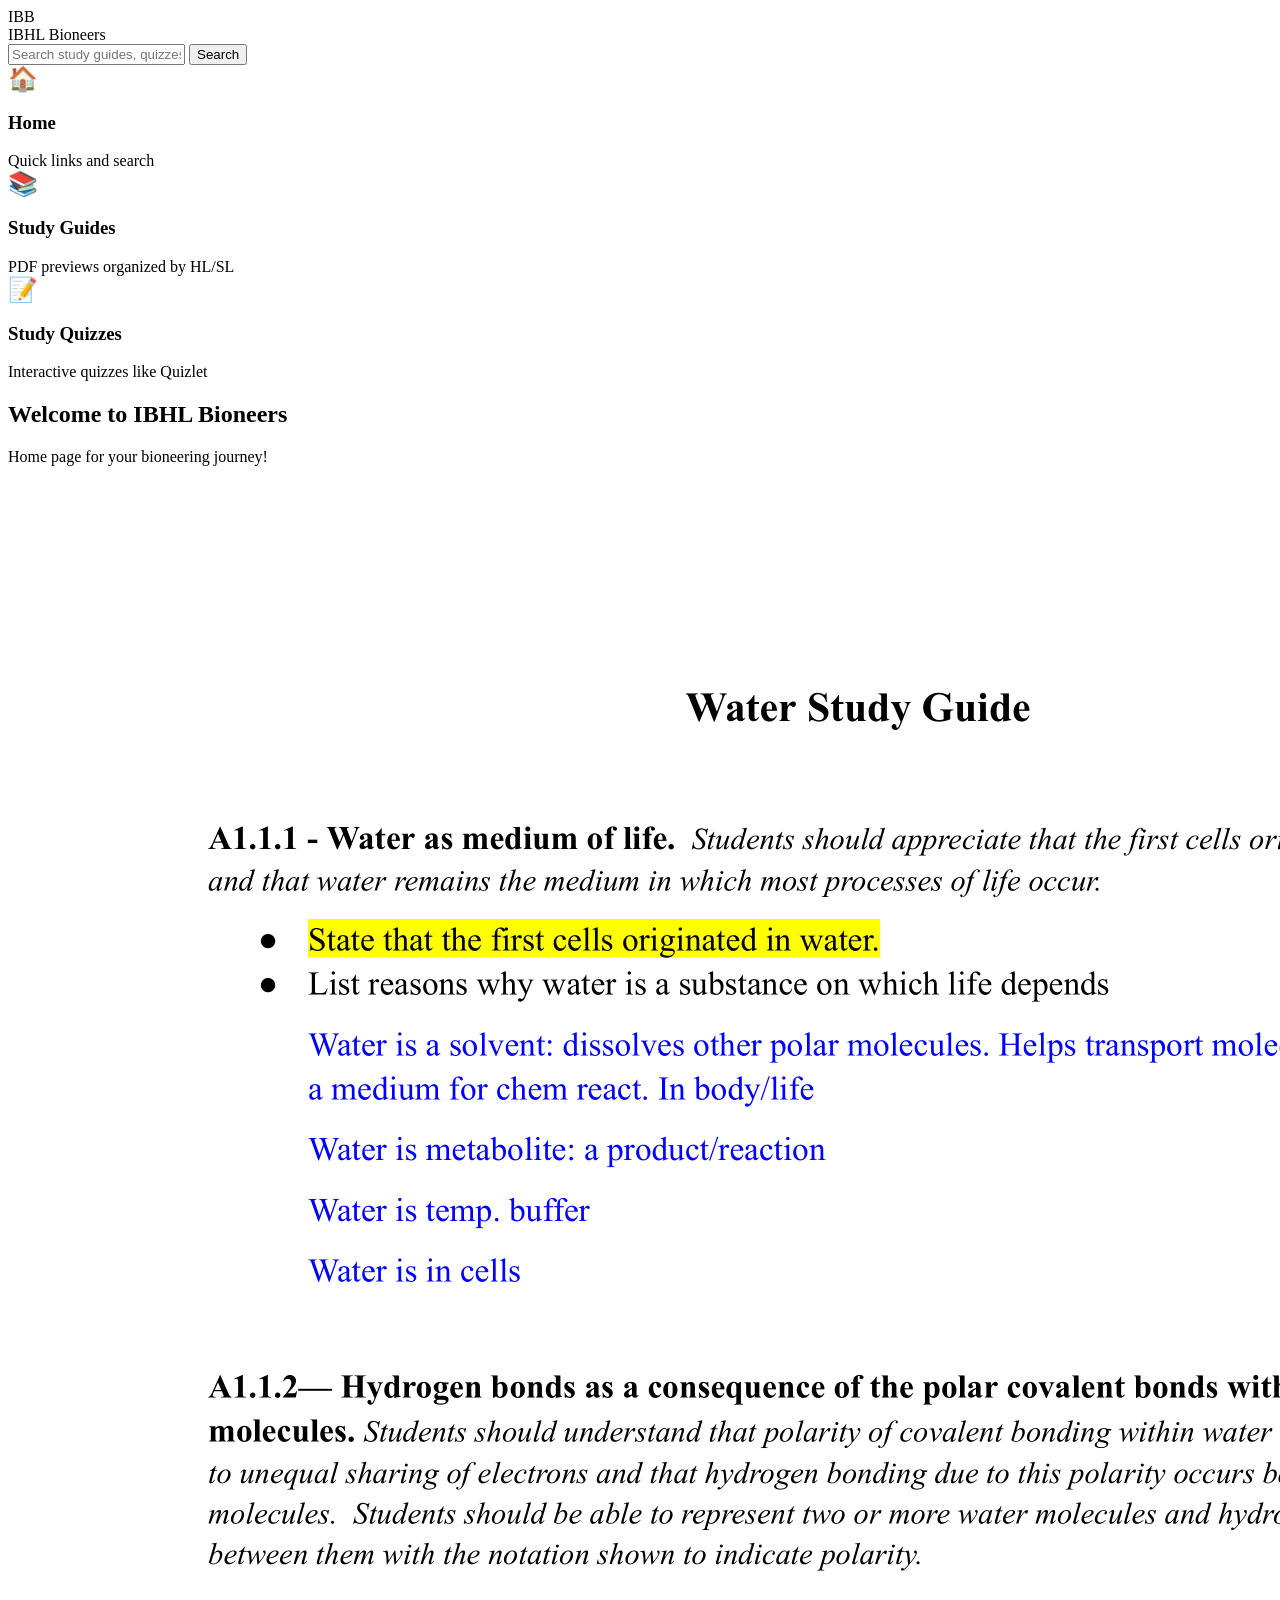
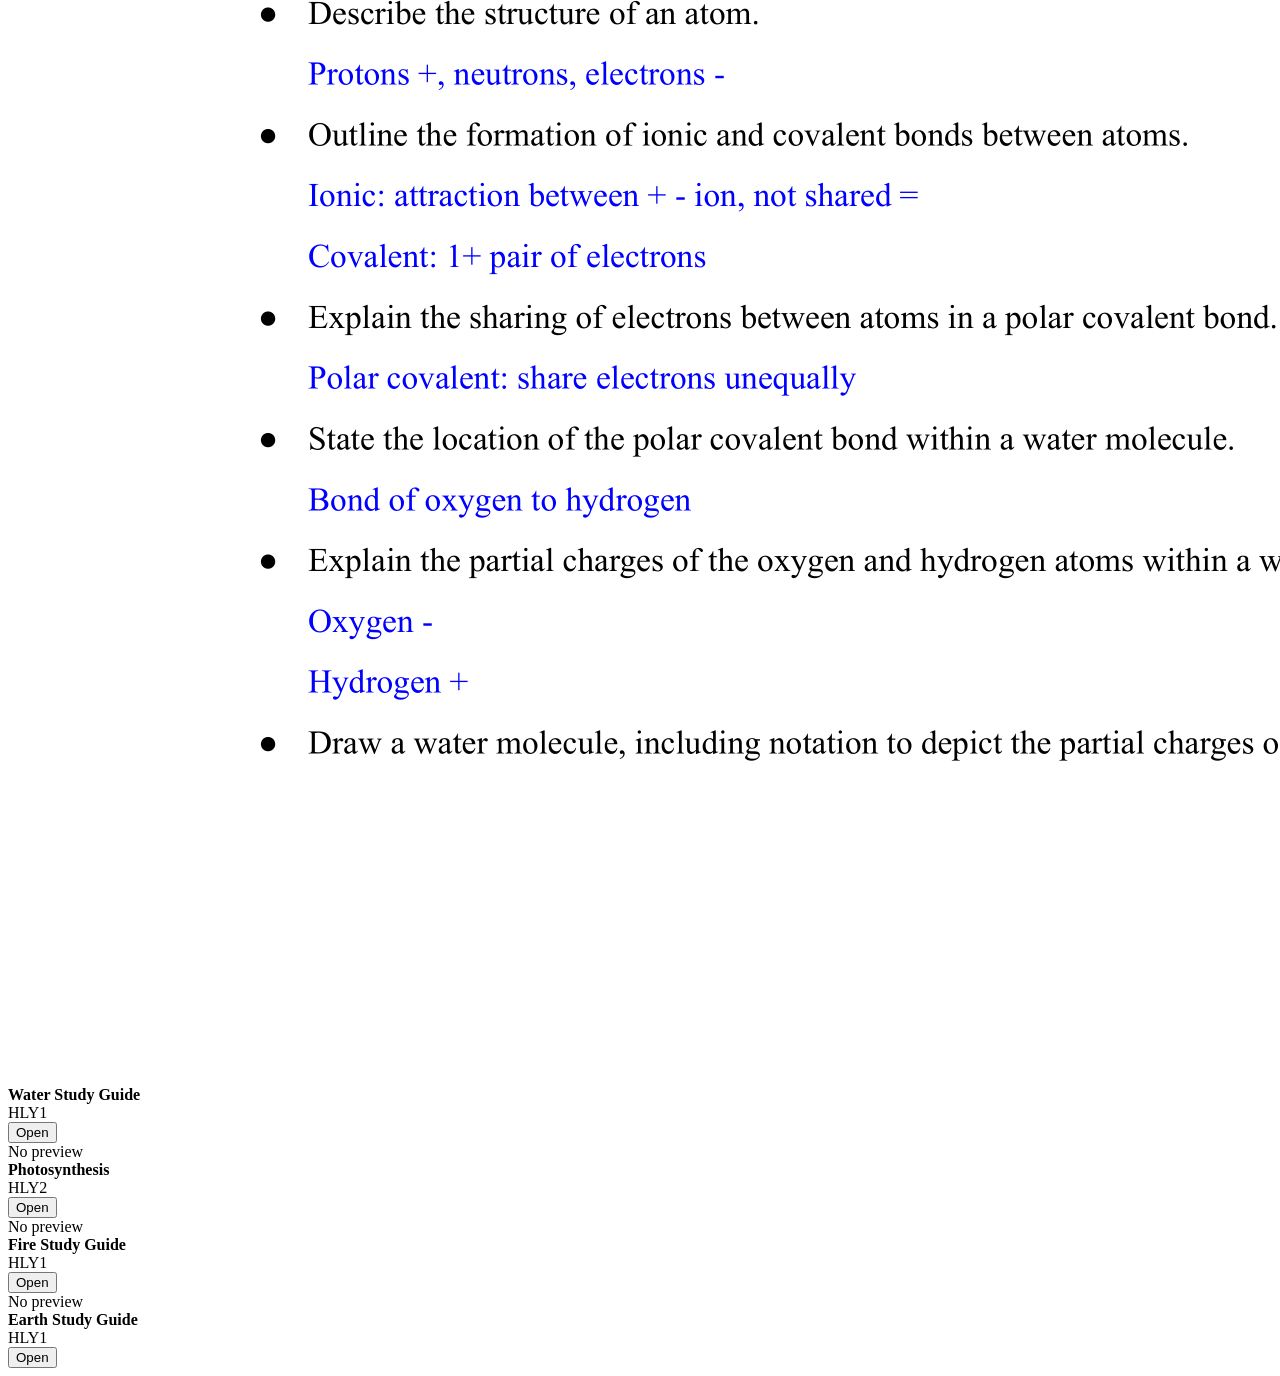
==== commit ec3a1ea8: "revert javascript formatting update" ====
--- a/index.html
+++ b/index.html
@@ -10,578 +10,347 @@
     
         <meta name="description" content="IB Biology study guides & quizzes (HL/SL) — IBHL Bioneers" />
         <link rel="stylesheet" href="style.css" />
-        <!--<style>
-            :root {
-                --accent: #127811;
-                --muted: #6b7280;
-                --bg: #f7f8fb;
-                --card: #ffffff;
-                --glass: rgba(255,255,255,0.7);
-                font-family: Inter, ui-sans-serif, system-ui, -apple-system, "Comic Sans MS", Roboto, "Helvetica Neue", Arial;
-            }
-
-        * 
-        {
-            box-sizing: border-box
-        }
-
-        body {
-            margin: 0;
-            min-height: 100vh;
-            background: linear-gradient(180deg,#eef2ff 0%,var(--bg) 100%);
-            color: #0f172a;
-        }
-
-        header {
-            display: flex;
-            align-items: center;
-            gap: 16px;
-            padding: 18px 28px;
-            background: transparent;
-            box-shadow: 0 2px 10px #1e4a07;
-        }
-
-        .logo {
-            display: flex;
-            align-items: center;
-            gap: 12px
-        }
-
-            .logo .mark {
-                width: 56px;
-                height: 56px;
-                border-radius: 10px;
-                background: linear-gradient(135deg,var(--accent),#7dca30);
-                display: flex;
-                align-items: center;
-                justify-content: center;
-                color: white;
-                font-weight: 700;
-                font-size: 18px
-            }
-
-            .logo .title {
-                font-weight: 700
-            }
-
-        main {
-            max-width: 1200px;
-            margin: 75px auto;
-            padding: 20px
-        }
-
-        .search-wrap {
-            text-align: center;
-            margin-bottom: 20px
-        }
-
-        .search {
-            display: inline-flex;
-            width: 100%;
-            max-width: 760px;
-            border-radius: 12px;
-            overflow: hidden;
-            padding: 6px;
-            background: var(--card);
-            box-shadow: 0 6px 18px rgba(13, 38, 76, 0.06)
-        }
-
-            .search input {
-                flex: 1;
-                padding: 14px 16px;
-                border: 0;
-                font-size: 16px;
-                background: transparent;
-                outline: none
-            }
-
-            .search button {
-                background: linear-gradient(135deg,var(--accent),#7dca30);
-                border: 0;
-                color: white;
-                padding: 10px 18px;
-                border-radius: 8px;
-                margin-right: 6px
-            }
-
-        .nav-grid {
-            display: grid;
-            grid-template-columns: repeat(3,1fr);
-            gap: 20px;
-            margin: 18px 0
-        }
-
-        .nav-card {
-            background: var(--card);
-            padding: 20px;
-            border-radius: 12px;
-            text-align: center;
-            cursor: pointer;
-            transition: transform .12s ease, box-shadow .12s ease
-        }
-
-            .nav-card:hover {
-                transform: translateY(-6px);
-                box-shadow: 0 5px 20px #1e4a07
-            }
-
-            .nav-card h3 {
-                margin: 8px 0 0
-            }
-
-        .small {
-            font-size: 13px;
-            color: var(--muted)
-        }
-
-        .content {
-            display: block;
-            margin-top: 12px
-        }
-
-        .grid {
-            display: grid;
-            grid-template-columns: repeat(auto-fill,minmax(200px,1fr));
-            gap: 14px;
-        }
-
-        .guide {
-            background: var(--card);
-            border-radius: 10px;
-            padding: 12px;
-            display: flex;
-            flex-direction: column;
-            gap: 10px;
-            min-height: 150px
-        }
-
-        .thumb {
-            height: 150px;
-            background: linear-gradient(180deg,#eef 0%,#fff 100%);
-            border-radius: 8px;
-            display: flex;
-            align-items: center;
-            justify-content: center;
-            color: var(--muted);
-            font-weight: 600
-        }
-
-            .thumb img {
-                width: 100%;
-                height: 100%;
-                object-fit: cover;
-                object-position: top;
-                border-radius: 12px;
-            }
-
-        .meta {
-            display: flex;
-            justify-content: space-between;
-            align-items: center
-        }
-
-        .tag {
-            font-size: 12px;
-            padding: 6px 8px;
-            border-radius: 999px;
-            background: var(--bg);
-            border: 1px solid rgba(15,23,42,.04)
-        }
-
-        footer {
-            max-width: 1100px;
-            margin: 26px auto;
-            padding: 20px;
-            text-align: center;
-            color: var(--muted)
-        }
-
-        /* quiz */
-        .quiz-card {
-            background: var(--card);
-            padding: 18px;
-            border-radius: 10px
-        }
-
-        .choices {
-            display: flex;
-            flex-direction: column;
-            gap: 10px;
-            margin-top: 12px
-        }
-
-        .choice {
-            padding: 12px;
-            border-radius: 8px;
-            border: 1px solid rgba(15,23,42,.06);
-            cursor: pointer
-        }
-
-            .choice.correct {
-                border-color: green;
-                background: rgba(16,185,129,.07)
-            }
-
-            .choice.wrong {
-                border-color: red;
-                background: rgba(239,68,68,.06)
-            }
-
-        /* small screens */
-        @media (max-width:700px) {
-            .nav-grid {
-                grid-template-columns: repeat(2,1fr)
-            }
-
-            .logo .title {
-                display: none
-            }
-
-            .grid {
-                grid-template-columns: repeat(auto-fill,minmax(160px,1fr))
-            }
-        }
-    </style>-->
 </head>
 <body>
-  <header>
-    <div class="logo">
-        <div class="mark">IBB</div>
-        <div class="title">IBHL <span style="color:var(--muted);font-weight:500">Bioneers</span></div>
-    </div>
-  </header>
-
-  <main>
-    <section class="search-wrap">
-      <div class="search">
-        <input id="searchInput" placeholder="Search study guides, quizzes, topics, etc." />
-        <button id="searchBtn">Search</button>
-      </div>
-    </section>
-
-    <section class="nav-grid" role="navigation" aria-label="main navigation">
-      <div class="nav-card" data-route="#/" onclick="navigate('#/')">
-        <div style="font-size:24px">🏠</div>
-        <h3>Home</h3>
-        <div class="small">Quick links and search</div>
-      </div>
-      <div class="nav-card" data-route="#/guides" onclick="navigate('#/guides')">
-        <div style="font-size:24px">📚</div>
-        <h3>Study Guides</h3>
-        <div class="small">PDF previews organized by HL/SL</div>
-      </div>
-      <div class="nav-card" data-route="#/quizzes" onclick="navigate('#/quizzes')">
-        <div style="font-size:24px">📝</div>
-        <h3>Study Quizzes</h3>
-        <div class="small">Interactive quizzes like Quizlet</div>
-      </div>
-    </section>
-
-    <section id="app" class="content">
-      <!-- Content rendered by JS -->
-    </section>
-
-  </main>
-
-  <script>
-      // --- Data: Add your PDF URLs and quizzes here ---
-      const guides =
-          [
-              { id: 'g1', title: 'Water Study Guide', level: 'HLY1', tags: ['water', 'solvation', 'solvent', 'polar', 'hydr'], pdf: 'assets/guides/WaterStudyGuide.pdf', thumb: 'assets/thumbnails/WaterStudyGuide.png' },
-              { id: 'g2', title: 'Photosynthesis', level: 'HLY2', tags: ['photosynthesis'], pdf: '' },
-              { id: 'g3', title: 'Fire Study Guide', level: 'HLY1', tags: ['fir', 'solvation', 'solvent', 'polar', 'hydr'], pdf: '', thumb: '' },
-              { id: 'g4', title: 'Earth Study Guide', level: 'HLY1', tags: ['earth', 'solvation', 'solvent', 'polar', 'hydr'], pdf: '', thumb: '' },
-              { id: 'g5', title: 'Air Study Guide', level: 'HLY1', tags: ['air', 'solvation', 'solvent', 'polar', 'hydr'], pdf: '', thumb: '' }
-          ];
-
-      const quizzes =
-          [
-              {
-                  id: 'q1', title: 'Cell Structure', level: 'HLY1', questions:
-                      [
-                          { q: 'Which organelle is the site of ATP production?', choices: ['Nucleus', 'Mitochondrion', 'Golgi apparatus', 'Ribosome'], answer: 1 },
-                          { q: 'Which structure is present in plant cells but not animal cells?', choices: ['Centrioles', 'Cell wall', 'Lysosome', 'Flagellum'], answer: 1 }
-                      ]
-              },
-
-              {
-                  id: 'q2', title: 'Basic Genetics', level: 'HLY2', questions:
-                      [
-                          { q: 'If a diploid organism has 8 chromosomes, how many will be in a gamete?', choices: ['4', '8', '16', '2'], answer: 0 },
-                          { q: 'What is the term for a segment of DNA that codes for a protein?', choices: ['Chromosome', 'Gene', 'Allele', 'Genome'], answer: 1 }
-                      ]
-              }
-          ];
-
-      // --- Router ---
-      function navigate(hash) {
-          location.hash = hash
-      }
-
-      function render() {
-          const app = document.getElementById('app');
-          const route = location.hash || '#/';
-          if (route == '#/')
-              renderHome(app);
-          else if (route.startsWith('#/guides'))
-              renderGuides(app);
-          else if (route.startsWith('#/quizzes'))
-              renderQuizzes(app);
-          else renderNotFound(app);
-      }
-
-      // --- Helpers ---
-      function el(tag, className, inner) {
-          const e = document.createElement(tag);
-          if (className)
-              e.className = className;
-          if (inner !== undefined)
-              e.innerHTML = inner;
-          return e;
-      }
-
-      // --- Home ---
-      function renderHome(container) {
-          container.innerHTML = '';
-          const h = el('div', '', `<h2>Welcome to IBHL Bioneers</h2><p class="large">Home page for your bioneering journey!</p>`);
-          container.appendChild(h);
-
-          // Quick links
-          const grid = el('div', 'grid');
-
-          // show 4 "featured" items
-          let lower = ((Math.random() * (guides.length-3)) / 1);
-          let upper = lower+4;
-
-          const featuredGuides = guides.slice(lower, upper);
-
-          featuredGuides.forEach(g => {
-              const c = el('div', 'guide');
-              const thumb = el('div', 'thumb', g.thumb ? `<img src="${g.thumb}" alt="Preview of ${g.title}" />` : `<span>No preview</span>`);
-              const title = el('div', '', `<strong>${g.title}</strong>`);
-              const meta = el('div', 'meta', `<div class="tag">${g.level}</div><div><button onclick="openGuide('${g.id}')">Open</button></div>`);
-              c.appendChild(thumb); c.appendChild(title); c.appendChild(meta);
-              grid.appendChild(c);
-          });
-          container.appendChild(grid);
-      }
-
-      // --- Guides page ---
-      function renderGuides(container, filter = '') {
-          container.innerHTML = '';
-          const header = el('div', '', `<h2>Study Guides</h2><p class="small">Click a card to open the PDF (opens in new tab). Guides are grouped by HL/SL and searchable.</p>`);
-          container.appendChild(header);
-          const grid = el('div', 'grid');
-          const results = guides.filter(g => {
-              if (!filter)
-                  return true;
-              const s = filter.toLowerCase();
-              return g.title.toLowerCase().includes(s) || g.level.toLowerCase().includes(s) || (g.tags && g.tags.join(' ').toLowerCase().includes(s));
-          });
-
-          if (results.length === 0) {
-              container.appendChild(el('p', 'small', 'No guides matched your search.')); return
-          }
-          results.forEach(g => {
-              const card = el('div', 'guide');
-              const thumb = el('div', 'thumb', g.thumb ? `<img src="${g.thumb}" alt="Preview of ${g.title}" />` : `<span>No preview</span>`);
-              const title = el('div', '', `<strong>${g.title}</strong>`);
-              const meta = el('div', 'meta', `<div class="tag">${g.level}</div><div><button onclick="openGuide('${g.id}')">Open</button></div>`);
-              card.appendChild(thumb);
-              card.appendChild(title);
-              card.appendChild(meta);
-              grid.appendChild(card);
-          });
-          container.appendChild(grid);
-      }
-
-      function openGuide(id) {
-          const g = guides.find(x => x.id === id);
-          if (!g)
-              return alert('Guide not found');
-          if (g.pdf) {
-              window.open(g.pdf, '_blank');
-          }
-          else alert('PDF not uploaded yet. Place the PDF in /assets/guides and update the guides array in index.html with its filename.');
-      }
-
-      // --- Quizzes page ---
-      function renderQuizzes(container, filter = '') {
-          container.innerHTML = '';
-          const header = el('div', '', `<h2>Study Quizzes</h2><p class="small">Select a quiz to start. Answers are shown at the end and stored locally for review.</p>`);
-          container.appendChild(header);
-          const list = el('div', 'grid');
-          const results = quizzes.filter(q => {
-              if (!filter)
-                  return true;
-              const s = filter.toLowerCase();
-              return q.title.toLowerCase().includes(s) || q.level.toLowerCase().includes(s)
-          });
-
-          if (results.length === 0) {
-              container.appendChild(el('p', 'small', 'No quizzes matched your search.')); return
-          }
-          results.forEach(q => {
-              const card = el('div', 'guide');
-              const thumb = el('div', 'thumb', `<span>Quiz</span>`);
-              const title = el('div', '', `<strong>${q.title}</strong>`);
-              const meta = el('div', 'meta', `<div class="tag">${q.level}</div><div><button onclick="startQuiz('${q.id}')">Start</button></div>`);
-              card.appendChild(thumb);
-              card.appendChild(title);
-              card.appendChild(meta);
-              list.appendChild(card);
-          });
-          container.appendChild(list);
-      }
-
-      // --- Quiz runner ---
-      let current = { quiz: null, index: 0, score: 0, answers: [] };
-      function startQuiz(id) {
-          const q = quizzes.find(x => x.id === id); if (!q) return;
-          current.quiz = q; current.index = 0; current.score = 0; current.answers = [];
-          renderQuizQuestion();
-      }
-
-      function renderQuizQuestion() {
-          const container = document.getElementById('app'); container.innerHTML = '';
-          const q = current.quiz.questions[current.index];
-          const card = el('div', 'quiz-card');
-          card.innerHTML = `<h3>${current.quiz.title} — Q${current.index + 1}/${current.quiz.questions.length}</h3><p class="small">${q.q}</p>`;
-          const choices = el('div', 'choices');
-          q.choices.forEach((c, i) => {
-              const ch = el('div', 'choice', c);
-              ch.onclick = () => selectChoice(i);
-              choices.appendChild(ch);
-          });
-          card.appendChild(choices);
-          container.appendChild(card);
-      }
-
-      function selectChoice(i) {
-          const qObj = current.quiz.questions[current.index];
-          const isCorrect = i === qObj.answer;
-          current.answers.push({ question: qObj.q, chosen: i, correct: qObj.answer });
-          if (isCorrect)
-              current.score += 1;
-
-          // show feedback
-          const choices = document.querySelectorAll('.choice');
-          choices.forEach((c, idx) => {
-              c.classList.remove('correct', 'wrong');
-              if (idx === qObj.answer)
-                  c.classList.add('correct');
-              if (idx === i && idx !== qObj.answer)
-                  c.classList.add('wrong');
-              c.onclick = null;
-          });
-
-          // next button
-          setTimeout(() => {
-              current.index += 1;
-              if (current.index < current.quiz.questions.length)
-                  renderQuizQuestion();
-              else
-                  renderQuizResult();
-          }, 700);
-      }
-
-      function renderQuizResult() {
-          const container = document.getElementById('app'); container.innerHTML = '';
-          const card = el('div', 'quiz-card');
-          card.innerHTML = `<h3>${current.quiz.title} — Result</h3><p class="small">Score: ${current.score} / ${current.quiz.questions.length}</p>`;
-          const review = el('div');
-          current.answers.forEach((a, idx) => {
-              const correct = a.correct; const chosen = a.chosen;
-              const q = current.quiz.questions[idx];
-              const item = el('div', '', `<strong>Q${idx + 1}.</strong> ${a.question} <div class="small">Your answer: ${q.choices[chosen]} | Correct: ${q.choices[correct]}</div><hr/>`);
-              review.appendChild(item);
-          });
-          card.appendChild(review);
-          const back = el('div', '', `<div style="margin-top:12px"><button onclick="navigate('#/quizzes')">Back to quizzes</button></div>`);
-          card.appendChild(back);
-          container.appendChild(card);
-      }
-
-      function renderNotFound(container) {
-          container.innerHTML = '<h2>Page not found</h2>'
-      }
-
-      // --- Search ---
-      function doSearch(term) {
-          if (!term) {
-              navigate('#/');
-              return;
-          }
-
-          // search guides and quizzes
-          const gMatches = guides.filter(g => (g.title + ' ' + g.tags.join(' ') + ' ' + g.level).toLowerCase().includes(term.toLowerCase()));
-          const qMatches = quizzes.filter(q => (q.title + ' ' + q.level).toLowerCase().includes(term.toLowerCase()));
-
-          // If both empty, show no results on guides page
-          if (gMatches.length === 0 && qMatches.length === 0) {
-              // show generic page with no results
-              const app = document.getElementById('app'); app.innerHTML = `<h2>No results found for "${term}"</h2><p class="small">Try different keywords or check HL1 / HL2 / SL tags.</p>`; return;
-          }
-
-          // Prefer showing the combined results page
-          const app = document.getElementById('app'); app.innerHTML = '';
-          const h = el('div', '', `<h2>Search results for "${term}"</h2>`); app.appendChild(h);
-          if (gMatches.length) {
-              const gsec = el('div', '', `<h3>Guides</h3>`);
-              app.appendChild(gsec); const grid = el('div', 'grid');
-              gMatches.forEach(g => {
-                  const card = el('div', 'guide');
-                  const thumb = el('div', 'thumb', g.thumb ? `<img src="${g.thumb}" alt="Preview of ${g.title}" />` : `<span>No preview</span>`);
-                  const title = el('div', '', `<strong>${g.title}</strong>`);
-                  const meta = el('div', 'meta', `<div class="tag">${g.level}</div><div><button onclick="openGuide('${g.id}')">Open</button></div>`);
-                  card.appendChild(thumb);
-                  card.appendChild(title);
-                  card.appendChild(meta);
-                  grid.appendChild(card);
-              });
-              app.appendChild(grid);
-          }
-
-          if (qMatches.length) {
-              const qsec = el('div', '', `<h3>Quizzes</h3>`);
-              app.appendChild(qsec); const grid2 = el('div', 'grid');
-              qMatches.forEach(q => {
-                  const card = el('div', 'guide');
-                  card.innerHTML = `<div class="thumb">Quiz</div><strong>${q.title}</strong><div class="meta"><div class="tag">${q.level}</div><div><button onclick="startQuiz('${q.id}')">Start</button></div></div>`;
-                  grid2.appendChild(card);
-              }); app.appendChild(grid2)
-          }
-      }
-
-      // --- events ---
-      document.getElementById('searchBtn').addEventListener('click', () => {
-          const v = document.getElementById('searchInput').value.trim();
-          doSearch(v);
-      });
-
-      document.getElementById('searchInput').addEventListener('keydown', (e) => {
-          if (e.key === 'Enter')
-          {
-              doSearch(e.target.value.trim())
-          }
-      });
-      window.addEventListener('hashchange', render);
-
-      // initial render
-      render();
-
-      // --- Notes for maintainer (visible in code) ---
-      /*
-
-      To add guides:
-      - Place PDFs in /assets/guides
-      - Add an entry to `guides` array with {id,title,level,tags,pdf:'assets/guides/yourfile.pdf'}
-
-      To add quizzes:
-      - Edit `quizzes` array. Each quiz: {id,title,level,questions:[{q,choices:[..],answer:index}]}
-
-      This is a pure static site (single file). For production you may split into files and add proper thumbnails.
-    */
-  </script>
+    <header>
+        <div class="logo">
+            <div class="mark">IBB</div>
+            <div class="title">IBHL <span style="color:var(--muted);font-weight:500">Bioneers</span></div>
+        </div>
+    </header>
+
+    <main>
+        <section class="search-wrap">
+            <div class="search">
+                <input id="searchInput" placeholder="Search study guides, quizzes, topics, etc." />
+                <button id="searchBtn">Search</button>
+            </div>
+        </section>
+
+        <section class="nav-grid" role="navigation" aria-label="main navigation">
+            <div class="nav-card" data-route="#/" onclick="navigate('#/')">
+                <div style="font-size:24px">🏠</div>
+                <h3>Home</h3>
+                <div class="small">Quick links and search</div>
+            </div>
+            <div class="nav-card" data-route="#/guides" onclick="navigate('#/guides')">
+                <div style="font-size:24px">📚</div>
+                <h3>Study Guides</h3>
+                <div class="small">PDF previews organized by HL/SL</div>
+            </div>
+            <div class="nav-card" data-route="#/quizzes" onclick="navigate('#/quizzes')">
+                <div style="font-size:24px">📝</div>
+                <h3>Study Quizzes</h3>
+                <div class="small">Interactive quizzes like Quizlet</div>
+            </div>
+        </section>
+
+        <section id="app" class="content">
+        </section>
+
+    </main>
+
+    
+    <script >
+        // --- Data: Add your PDF URLs and quizzes here ---
+        const guides =
+            [
+                { id: 'g1', title: 'Water Study Guide', level: 'HLY1', tags: ['water', 'solvation', 'solvent', 'polar', 'hydr'], pdf: 'assets/guides/WaterStudyGuide.pdf', thumb: 'assets/thumbnails/WaterStudyGuide.png' },
+                { id: 'g2', title: 'Photosynthesis', level: 'HLY2', tags: ['photosynthesis'], pdf: '' },
+                { id: 'g3', title: 'Fire Study Guide', level: 'HLY1', tags: ['fir', 'solvation', 'solvent', 'polar', 'hydr'], pdf: '', thumb: '' },
+                { id: 'g4', title: 'Earth Study Guide', level: 'HLY1', tags: ['earth', 'solvation', 'solvent', 'polar', 'hydr'], pdf: '', thumb: '' },
+                { id: 'g5', title: 'Air Study Guide', level: 'HLY1', tags: ['air', 'solvation', 'solvent', 'polar', 'hydr'], pdf: '', thumb: '' }
+            ];
+
+        const quizzes =
+            [
+                {
+                    id: 'q1', title: 'Cell Structure', level: 'HLY1', questions:
+                        [
+                            { q: 'Which organelle is the site of ATP production?', choices: ['Nucleus', 'Mitochondrion', 'Golgi apparatus', 'Ribosome'], answer: 1 },
+                            { q: 'Which structure is present in plant cells but not animal cells?', choices: ['Centrioles', 'Cell wall', 'Lysosome', 'Flagellum'], answer: 1 }
+                        ]
+                },
+
+                {
+                    id: 'q2', title: 'Basic Genetics', level: 'HLY2', questions:
+                        [
+                            { q: 'If a diploid organism has 8 chromosomes, how many will be in a gamete?', choices: ['4', '8', '16', '2'], answer: 0 },
+                            { q: 'What is the term for a segment of DNA that codes for a protein?', choices: ['Chromosome', 'Gene', 'Allele', 'Genome'], answer: 1 }
+                        ]
+                }
+            ];
+
+        // --- Router ---
+        function navigate(hash) {
+            location.hash = hash
+        }
+
+        function render() {
+            const app = document.getElementById('app');
+            const route = location.hash || '#/';
+            if (route == '#/')
+                renderHome(app);
+            else if (route.startsWith('#/guides'))
+                renderGuides(app);
+            else if (route.startsWith('#/quizzes'))
+                renderQuizzes(app);
+            else renderNotFound(app);
+        }
+
+        // --- Helpers ---
+        function el(tag, className, inner) {
+            const e = document.createElement(tag);
+            if (className)
+                e.className = className;
+            if (inner !== undefined)
+                e.innerHTML = inner;
+            return e;
+        }
+
+        // --- Home ---
+        function renderHome(container) {
+            container.innerHTML = '';
+            const h = el('div', '', `<h2>Welcome to IBHL Bioneers</h2><p class="large">Home page for your bioneering journey!</p>`);
+            container.appendChild(h);
+
+            // Quick links
+            const grid = el('div', 'grid');
+
+            // show 4 "featured" items
+            let lower = ((Math.random() * (guides.length - 3)) / 1);
+            let upper = lower + 4;
+
+            const featuredGuides = guides.slice(lower, upper);
+
+            featuredGuides.forEach(g => {
+                const c = el('div', 'guide');
+                const thumb = el('div', 'thumb', g.thumb ? `<img src="${g.thumb}" alt="Preview of ${g.title}" />` : `<span>No preview</span>`);
+                const title = el('div', '', `<strong>${g.title}</strong>`);
+                const meta = el('div', 'meta', `<div class="tag">${g.level}</div><div><button onclick="openGuide('${g.id}')">Open</button></div>`);
+                c.appendChild(thumb); c.appendChild(title); c.appendChild(meta);
+                grid.appendChild(c);
+            });
+            container.appendChild(grid);
+        }
+
+        // --- Guides page ---
+        function renderGuides(container, filter = '') {
+            container.innerHTML = '';
+            const header = el('div', '', `<h2>Study Guides</h2><p class="small">Click a card to open the PDF (opens in new tab). Guides are grouped by HL/SL and searchable.</p>`);
+            container.appendChild(header);
+            const grid = el('div', 'grid');
+            const results = guides.filter(g => {
+                if (!filter)
+                    return true;
+                const s = filter.toLowerCase();
+                return g.title.toLowerCase().includes(s) || g.level.toLowerCase().includes(s) || (g.tags && g.tags.join(' ').toLowerCase().includes(s));
+            });
+
+            if (results.length === 0) {
+                container.appendChild(el('p', 'small', 'No guides matched your search.')); return
+            }
+            results.forEach(g => {
+                const card = el('div', 'guide');
+                const thumb = el('div', 'thumb', g.thumb ? `<img src="${g.thumb}" alt="Preview of ${g.title}" />` : `<span>No preview</span>`);
+                const title = el('div', '', `<strong>${g.title}</strong>`);
+                const meta = el('div', 'meta', `<div class="tag">${g.level}</div><div><button onclick="openGuide('${g.id}')">Open</button></div>`);
+                card.appendChild(thumb);
+                card.appendChild(title);
+                card.appendChild(meta);
+                grid.appendChild(card);
+            });
+            container.appendChild(grid);
+        }
+
+        function openGuide(id) {
+            const g = guides.find(x => x.id === id);
+            if (!g)
+                return alert('Guide not found');
+            if (g.pdf) {
+                window.open(g.pdf, '_blank');
+            }
+            else alert('PDF not uploaded yet. Place the PDF in /assets/guides and update the guides array in index.html with its filename.');
+        }
+
+        // --- Quizzes page ---
+        function renderQuizzes(container, filter = '') {
+            container.innerHTML = '';
+            const header = el('div', '', `<h2>Study Quizzes</h2><p class="small">Select a quiz to start. Answers are shown at the end and stored locally for review.</p>`);
+            container.appendChild(header);
+            const list = el('div', 'grid');
+            const results = quizzes.filter(q => {
+                if (!filter)
+                    return true;
+                const s = filter.toLowerCase();
+                return q.title.toLowerCase().includes(s) || q.level.toLowerCase().includes(s)
+            });
+
+            if (results.length === 0) {
+                container.appendChild(el('p', 'small', 'No quizzes matched your search.')); return
+            }
+            results.forEach(q => {
+                const card = el('div', 'guide');
+                const thumb = el('div', 'thumb', `<span>Quiz</span>`);
+                const title = el('div', '', `<strong>${q.title}</strong>`);
+                const meta = el('div', 'meta', `<div class="tag">${q.level}</div><div><button onclick="startQuiz('${q.id}')">Start</button></div>`);
+                card.appendChild(thumb);
+                card.appendChild(title);
+                card.appendChild(meta);
+                list.appendChild(card);
+            });
+            container.appendChild(list);
+        }
+
+        // --- Quiz runner ---
+        let current = { quiz: null, index: 0, score: 0, answers: [] };
+        function startQuiz(id) {
+            const q = quizzes.find(x => x.id === id); if (!q) return;
+            current.quiz = q; current.index = 0; current.score = 0; current.answers = [];
+            renderQuizQuestion();
+        }
+
+        function renderQuizQuestion() {
+            const container = document.getElementById('app'); container.innerHTML = '';
+            const q = current.quiz.questions[current.index];
+            const card = el('div', 'quiz-card');
+            card.innerHTML = `<h3>${current.quiz.title} — Q${current.index + 1}/${current.quiz.questions.length}</h3><p class="small">${q.q}</p>`;
+            const choices = el('div', 'choices');
+            q.choices.forEach((c, i) => {
+                const ch = el('div', 'choice', c);
+                ch.onclick = () => selectChoice(i);
+                choices.appendChild(ch);
+            });
+            card.appendChild(choices);
+            container.appendChild(card);
+        }
+
+        function selectChoice(i) {
+            const qObj = current.quiz.questions[current.index];
+            const isCorrect = i === qObj.answer;
+            current.answers.push({ question: qObj.q, chosen: i, correct: qObj.answer });
+            if (isCorrect)
+                current.score += 1;
+
+            // show feedback
+            const choices = document.querySelectorAll('.choice');
+            choices.forEach((c, idx) => {
+                c.classList.remove('correct', 'wrong');
+                if (idx === qObj.answer)
+                    c.classList.add('correct');
+                if (idx === i && idx !== qObj.answer)
+                    c.classList.add('wrong');
+                c.onclick = null;
+            });
+
+            // next button
+            setTimeout(() => {
+                current.index += 1;
+                if (current.index < current.quiz.questions.length)
+                    renderQuizQuestion();
+                else
+                    renderQuizResult();
+            }, 700);
+        }
+
+        function renderQuizResult() {
+            const container = document.getElementById('app'); container.innerHTML = '';
+            const card = el('div', 'quiz-card');
+            card.innerHTML = `<h3>${current.quiz.title} — Result</h3><p class="small">Score: ${current.score} / ${current.quiz.questions.length}</p>`;
+            const review = el('div');
+            current.answers.forEach((a, idx) => {
+                const correct = a.correct; const chosen = a.chosen;
+                const q = current.quiz.questions[idx];
+                const item = el('div', '', `<strong>Q${idx + 1}.</strong> ${a.question} <div class="small">Your answer: ${q.choices[chosen]} | Correct: ${q.choices[correct]}</div><hr/>`);
+                review.appendChild(item);
+            });
+            card.appendChild(review);
+            const back = el('div', '', `<div style="margin-top:12px"><button onclick="navigate('#/quizzes')">Back to quizzes</button></div>`);
+            card.appendChild(back);
+            container.appendChild(card);
+        }
+
+        function renderNotFound(container) {
+            container.innerHTML = '<h2>Page not found</h2>'
+        }
+
+        // --- Search ---
+        function doSearch(term) {
+            if (!term) {
+                navigate('#/');
+                return;
+            }
+
+            // search guides and quizzes
+            const gMatches = guides.filter(g => (g.title + ' ' + g.tags.join(' ') + ' ' + g.level).toLowerCase().includes(term.toLowerCase()));
+            const qMatches = quizzes.filter(q => (q.title + ' ' + q.level).toLowerCase().includes(term.toLowerCase()));
+
+            // If both empty, show no results on guides page
+            if (gMatches.length === 0 && qMatches.length === 0) {
+                // show generic page with no results
+                const app = document.getElementById('app'); app.innerHTML = `<h2>No results found for "${term}"</h2><p class="small">Try different keywords or check HL1 / HL2 / SL tags.</p>`; return;
+            }
+
+            // Prefer showing the combined results page
+            const app = document.getElementById('app'); app.innerHTML = '';
+            const h = el('div', '', `<h2>Search results for "${term}"</h2>`); app.appendChild(h);
+            if (gMatches.length) {
+                const gsec = el('div', '', `<h3>Guides</h3>`);
+                app.appendChild(gsec); const grid = el('div', 'grid');
+                gMatches.forEach(g => {
+                    const card = el('div', 'guide');
+                    const thumb = el('div', 'thumb', g.thumb ? `<img src="${g.thumb}" alt="Preview of ${g.title}" />` : `<span>No preview</span>`);
+                    const title = el('div', '', `<strong>${g.title}</strong>`);
+                    const meta = el('div', 'meta', `<div class="tag">${g.level}</div><div><button onclick="openGuide('${g.id}')">Open</button></div>`);
+                    card.appendChild(thumb);
+                    card.appendChild(title);
+                    card.appendChild(meta);
+                    grid.appendChild(card);
+                });
+                app.appendChild(grid);
+            }
+
+            if (qMatches.length) {
+                const qsec = el('div', '', `<h3>Quizzes</h3>`);
+                app.appendChild(qsec); const grid2 = el('div', 'grid');
+                qMatches.forEach(q => {
+                    const card = el('div', 'guide');
+                    card.innerHTML = `<div class="thumb">Quiz</div><strong>${q.title}</strong><div class="meta"><div class="tag">${q.level}</div><div><button onclick="startQuiz('${q.id}')">Start</button></div></div>`;
+                    grid2.appendChild(card);
+                }); app.appendChild(grid2)
+            }
+        }
+
+        // --- events ---
+        document.getElementById('searchBtn').addEventListener('click', () => {
+            const v = document.getElementById('searchInput').value.trim();
+            doSearch(v);
+        });
+
+        document.getElementById('searchInput').addEventListener('keydown', (e) => {
+            if (e.key === 'Enter') {
+                doSearch(e.target.value.trim())
+            }
+        });
+        window.addEventListener('hashchange', render);
+
+        // initial render
+        render();
+
+        // --- Notes for maintainer (visible in code) ---
+        /*
+        
+        To add guides:
+        - Place PDFs in /assets/guides
+        - Add an entry to `guides` array with {id,title,level,tags,pdf:'assets/guides/yourfile.pdf'}
+        
+        To add quizzes:
+        - Edit `quizzes` array. Each quiz: {id,title,level,questions:[{q,choices:[..],answer:index}]}
+        
+        This is a pure static site (single file). For production you may split into files and add proper thumbnails.
+        */
+
+    </script>
+
 </body>
 </html>
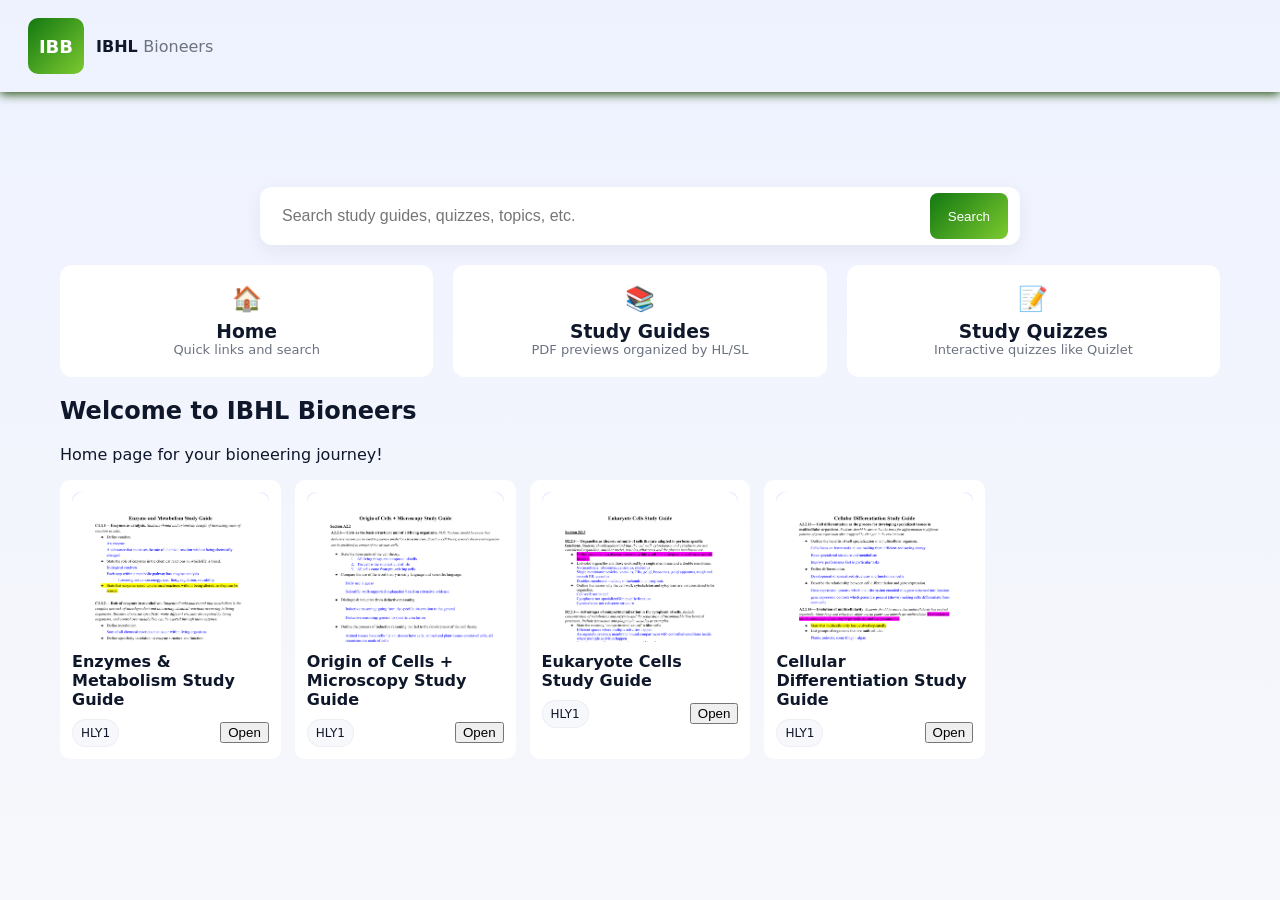
==== commit 999c9caa: "Reset back to all code into one index file" ====
--- a/index.html
+++ b/index.html
@@ -9,7 +9,238 @@
         </title>
     
         <meta name="description" content="IB Biology study guides & quizzes (HL/SL) — IBHL Bioneers" />
-        <link rel="stylesheet" href="style.css" />
+        <style>
+            :root {
+    --accent: #127811;
+    --muted: #6b7280;
+    --bg: #f7f8fb;
+    --card: #ffffff;
+    --glass: rgba(255,255,255,0.7);
+    font-family: Inter, ui-sans-serif, system-ui, -apple-system, "Comic Sans MS", Roboto, "Helvetica Neue", Arial;
+}
+
+* {
+    box-sizing: border-box
+}
+
+body {
+    margin: 0;
+    min-height: 100vh;
+    background: linear-gradient(180deg,#eef2ff 0%,var(--bg) 100%);
+    color: #0f172a;
+}
+
+header {
+    display: flex;
+    align-items: center;
+    gap: 16px;
+    padding: 18px 28px;
+    background: transparent;
+    box-shadow: 0 2px 10px #1e4a07;
+}
+
+.logo {
+    display: flex;
+    align-items: center;
+    gap: 12px
+}
+
+    .logo .mark {
+        width: 56px;
+        height: 56px;
+        border-radius: 10px;
+        background: linear-gradient(135deg,var(--accent),#7dca30);
+        display: flex;
+        align-items: center;
+        justify-content: center;
+        color: white;
+        font-weight: 700;
+        font-size: 18px
+    }
+
+    .logo .title {
+        font-weight: 700
+    }
+
+main {
+    max-width: 1200px;
+    margin: 75px auto;
+    padding: 20px
+}
+
+.search-wrap {
+    text-align: center;
+    margin-bottom: 20px
+}
+
+.search {
+    display: inline-flex;
+    width: 100%;
+    max-width: 760px;
+    border-radius: 12px;
+    overflow: hidden;
+    padding: 6px;
+    background: var(--card);
+    box-shadow: 0 6px 18px rgba(13, 38, 76, 0.06)
+}
+
+    .search input {
+        flex: 1;
+        padding: 14px 16px;
+        border: 0;
+        font-size: 16px;
+        background: transparent;
+        outline: none
+    }
+
+    .search button {
+        background: linear-gradient(135deg,var(--accent),#7dca30);
+        border: 0;
+        color: white;
+        padding: 10px 18px;
+        border-radius: 8px;
+        margin-right: 6px
+    }
+
+.nav-grid {
+    display: grid;
+    grid-template-columns: repeat(3,1fr);
+    gap: 20px;
+    margin: 18px 0
+}
+
+.nav-card {
+    background: var(--card);
+    padding: 20px;
+    border-radius: 12px;
+    text-align: center;
+    cursor: pointer;
+    transition: transform .12s ease, box-shadow .12s ease
+}
+
+    .nav-card:hover {
+        transform: translateY(-6px);
+        box-shadow: 0 5px 20px #1e4a07
+    }
+
+    .nav-card h3 {
+        margin: 8px 0 0
+    }
+
+.small {
+    font-size: 13px;
+    color: var(--muted)
+}
+
+.content {
+    display: block;
+    margin-top: 12px
+}
+
+.grid {
+    display: grid;
+    grid-template-columns: repeat(auto-fill,minmax(200px,1fr));
+    gap: 14px;
+}
+
+.guide {
+    background: var(--card);
+    border-radius: 10px;
+    padding: 12px;
+    display: flex;
+    flex-direction: column;
+    gap: 10px;
+    min-height: 150px
+}
+
+.thumb {
+    height: 150px;
+    background: linear-gradient(180deg,#eef 0%,#fff 100%);
+    border-radius: 8px;
+    display: flex;
+    align-items: center;
+    justify-content: center;
+    color: var(--muted);
+    font-weight: 600
+}
+
+    .thumb img {
+        width: 100%;
+        height: 100%;
+        object-fit: cover;
+        object-position: top;
+        border-radius: 12px;
+    }
+
+.meta {
+    display: flex;
+    justify-content: space-between;
+    align-items: center
+}
+
+.tag {
+    font-size: 12px;
+    padding: 6px 8px;
+    border-radius: 999px;
+    background: var(--bg);
+    border: 1px solid rgba(15,23,42,.04)
+}
+
+footer {
+    max-width: 1100px;
+    margin: 26px auto;
+    padding: 20px;
+    text-align: center;
+    color: var(--muted)
+}
+
+/* quiz */
+.quiz-card {
+    background: var(--card);
+    padding: 18px;
+    border-radius: 10px
+}
+
+.choices {
+    display: flex;
+    flex-direction: column;
+    gap: 10px;
+    margin-top: 12px
+}
+
+.choice {
+    padding: 12px;
+    border-radius: 8px;
+    border: 1px solid rgba(15,23,42,.06);
+    cursor: pointer
+}
+
+    .choice.correct {
+        border-color: green;
+        background: rgba(16,185,129,.07)
+    }
+
+    .choice.wrong {
+        border-color: red;
+        background: rgba(239,68,68,.06)
+    }
+
+/* small screens */
+@media (max-width:700px) {
+    .nav-grid {
+        grid-template-columns: repeat(2,1fr)
+    }
+
+    .logo .title {
+        display: none
+    }
+
+    .grid {
+        grid-template-columns: repeat(auto-fill,minmax(160px,1fr))
+    }
+}
+
+        </style>
 </head>
 <body>
     <header>
@@ -49,308 +280,330 @@
         </section>
 
     </main>
-
-    
-    <script >
-        // --- Data: Add your PDF URLs and quizzes here ---
-        const guides =
-            [
-                { id: 'g1', title: 'Water Study Guide', level: 'HLY1', tags: ['water', 'solvation', 'solvent', 'polar', 'hydr'], pdf: 'assets/guides/WaterStudyGuide.pdf', thumb: 'assets/thumbnails/WaterStudyGuide.png' },
-                { id: 'g2', title: 'Photosynthesis', level: 'HLY2', tags: ['photosynthesis'], pdf: '' },
-                { id: 'g3', title: 'Fire Study Guide', level: 'HLY1', tags: ['fir', 'solvation', 'solvent', 'polar', 'hydr'], pdf: '', thumb: '' },
-                { id: 'g4', title: 'Earth Study Guide', level: 'HLY1', tags: ['earth', 'solvation', 'solvent', 'polar', 'hydr'], pdf: '', thumb: '' },
-                { id: 'g5', title: 'Air Study Guide', level: 'HLY1', tags: ['air', 'solvation', 'solvent', 'polar', 'hydr'], pdf: '', thumb: '' }
-            ];
-
-        const quizzes =
-            [
-                {
-                    id: 'q1', title: 'Cell Structure', level: 'HLY1', questions:
-                        [
-                            { q: 'Which organelle is the site of ATP production?', choices: ['Nucleus', 'Mitochondrion', 'Golgi apparatus', 'Ribosome'], answer: 1 },
-                            { q: 'Which structure is present in plant cells but not animal cells?', choices: ['Centrioles', 'Cell wall', 'Lysosome', 'Flagellum'], answer: 1 }
-                        ]
-                },
-
-                {
-                    id: 'q2', title: 'Basic Genetics', level: 'HLY2', questions:
-                        [
-                            { q: 'If a diploid organism has 8 chromosomes, how many will be in a gamete?', choices: ['4', '8', '16', '2'], answer: 0 },
-                            { q: 'What is the term for a segment of DNA that codes for a protein?', choices: ['Chromosome', 'Gene', 'Allele', 'Genome'], answer: 1 }
-                        ]
-                }
-            ];
-
-        // --- Router ---
-        function navigate(hash) {
-            location.hash = hash
+<script>
+// --- Data: Add your PDF URLs and quizzes here ---
+const guides =
+    [
+        { id: 'g1', title: 'Water Study Guide', level: 'HLY1', tags: ['water', 'solvation', 'solvent', 'polar', 'hydr'], pdf: 'assets/guides/WaterStudyGuide.pdf', thumb: 'assets/thumbnails/WaterStudyGuide.png' },
+        { id: 'g2', title: 'Organic Chemistry, Carbs, & Lipids Study Guide', level: 'HLY1', tags: ['ochem', 'organic', 'chemistry', 'carbs', 'lipids', 'carbohydrates', 'sugars', 'membrane'], pdf: 'assets/guides/OrganicChemistryStudyGuide.pdf', thumb: 'assets/thumbnails/OrganicChemistryStudyGuide.png'},
+        { id: 'g3', title: 'Proteins Study Guide', level: 'HLY1', tags: ['protein', 'pepride', 'disulfide', 'amino', 'acid', 'structure', 'carboxyl', 'r group', 'denaturation'], pdf: 'assets/guides/ProteinsStudyGuide.pdf', thumb: 'assets/thumbnails/ProteinsStudyGuide.png' },
+        { id: 'g4', title: 'Enzymes & Metabolism Study Guide', level: 'HLY1', tags: ['enzyme', 'motabolism', 'anabolic', 'catabolic', 'hydrolysis', 'activation energy', 'denaturation' ], pdf: 'assets/guides/Enzymes&MetabolismStudyGuide.pdf', thumb: 'assets/thumbnails/Enzymes&MetabolismStudyGuide.png' },
+        { id: 'g5', title: 'Origin of Cells + Microscopy Study Guide', level: 'HLY1', tags: ['origin', 'cells', 'RNA', 'ribosome', 'double-helix', 'm=ia', 'micro', 'cell theory'], pdf: 'assets/guides/OriginOfCells+MicroscopyStudyGuide.pdf', thumb: 'assets/thumbnails/OriginOfCells+MicroscopyStudyGuide.png' },
+        { id: 'g6', title: 'Eukaryote Cells Study Guide', level: 'HLY1', tags: ['eukaryote', 'prokaryote', 'cells', 'multicellular', 'flagella', 'nucleus', 'nucleolus'], pdf: 'assets/guides/EukaryoteCellsStudyGuide.pdf', thumb: 'assets/thumbnails/EukaryoteCellsStudyGuide.png' },
+        { id: 'g7', title: 'Cellular Differentiation Study Guide', level: 'HLY1', tags: ['cellular differentiation', 'differentiation', 'specialization', 'function', 'expression', 'gene', 'stem', 'cell', 'tissue'], pdf: 'assets/guides/CellularDifferentiationStudyGuide.pdf', thumb: 'assets/thumbnails/CellularDifferentiationStudyGuide.png' }
+    ];
+
+const quizzes =
+    [
+        {
+            id: 'q1', title: 'Cell Structure', level: 'HLY1', questions:
+                [
+                    { q: 'Which organelle is the site of ATP production?', choices: ['Nucleus', 'Mitochondrion', 'Golgi apparatus', 'Ribosome'], answer: 1 },
+                    { q: 'Which structure is present in plant cells but not animal cells?', choices: ['Centrioles', 'Cell wall', 'Lysosome', 'Flagellum'], answer: 1 }
+                ]
+        },
+
+        {
+            id: 'q2', title: 'Basic Genetics', level: 'HLY2', questions:
+                [
+                    { q: 'If a diploid organism has 8 chromosomes, how many will be in a gamete?', choices: ['4', '8', '16', '2'], answer: 0 },
+                    { q: 'What is the term for a segment of DNA that codes for a protein?', choices: ['Chromosome', 'Gene', 'Allele', 'Genome'], answer: 1 }
+                ]
+        },
+
+        {
+            id: 'q3', title: 'IDK BIO', level: 'HLY2', questions:
+                [
+                    { q: 'What?', choices: ['4', '8', '16', '2'], answer: 0 },
+                    { q: 'EVER?', choices: ['Chromosome', 'Gene', 'Allele', 'Genome'], answer: 1 }
+                ]
         }
-
-        function render() {
-            const app = document.getElementById('app');
-            const route = location.hash || '#/';
-            if (route == '#/')
-                renderHome(app);
-            else if (route.startsWith('#/guides'))
-                renderGuides(app);
-            else if (route.startsWith('#/quizzes'))
-                renderQuizzes(app);
-            else renderNotFound(app);
-        }
-
-        // --- Helpers ---
-        function el(tag, className, inner) {
-            const e = document.createElement(tag);
-            if (className)
-                e.className = className;
-            if (inner !== undefined)
-                e.innerHTML = inner;
-            return e;
-        }
-
-        // --- Home ---
-        function renderHome(container) {
-            container.innerHTML = '';
-            const h = el('div', '', `<h2>Welcome to IBHL Bioneers</h2><p class="large">Home page for your bioneering journey!</p>`);
-            container.appendChild(h);
-
-            // Quick links
-            const grid = el('div', 'grid');
-
-            // show 4 "featured" items
-            let lower = ((Math.random() * (guides.length - 3)) / 1);
-            let upper = lower + 4;
-
-            const featuredGuides = guides.slice(lower, upper);
-
-            featuredGuides.forEach(g => {
-                const c = el('div', 'guide');
-                const thumb = el('div', 'thumb', g.thumb ? `<img src="${g.thumb}" alt="Preview of ${g.title}" />` : `<span>No preview</span>`);
-                const title = el('div', '', `<strong>${g.title}</strong>`);
-                const meta = el('div', 'meta', `<div class="tag">${g.level}</div><div><button onclick="openGuide('${g.id}')">Open</button></div>`);
-                c.appendChild(thumb); c.appendChild(title); c.appendChild(meta);
-                grid.appendChild(c);
-            });
-            container.appendChild(grid);
-        }
-
-        // --- Guides page ---
-        function renderGuides(container, filter = '') {
-            container.innerHTML = '';
-            const header = el('div', '', `<h2>Study Guides</h2><p class="small">Click a card to open the PDF (opens in new tab). Guides are grouped by HL/SL and searchable.</p>`);
-            container.appendChild(header);
-            const grid = el('div', 'grid');
-            const results = guides.filter(g => {
-                if (!filter)
-                    return true;
-                const s = filter.toLowerCase();
-                return g.title.toLowerCase().includes(s) || g.level.toLowerCase().includes(s) || (g.tags && g.tags.join(' ').toLowerCase().includes(s));
-            });
-
-            if (results.length === 0) {
-                container.appendChild(el('p', 'small', 'No guides matched your search.')); return
-            }
-            results.forEach(g => {
-                const card = el('div', 'guide');
-                const thumb = el('div', 'thumb', g.thumb ? `<img src="${g.thumb}" alt="Preview of ${g.title}" />` : `<span>No preview</span>`);
-                const title = el('div', '', `<strong>${g.title}</strong>`);
-                const meta = el('div', 'meta', `<div class="tag">${g.level}</div><div><button onclick="openGuide('${g.id}')">Open</button></div>`);
-                card.appendChild(thumb);
-                card.appendChild(title);
-                card.appendChild(meta);
-                grid.appendChild(card);
-            });
-            container.appendChild(grid);
-        }
-
-        function openGuide(id) {
-            const g = guides.find(x => x.id === id);
-            if (!g)
-                return alert('Guide not found');
-            if (g.pdf) {
-                window.open(g.pdf, '_blank');
-            }
-            else alert('PDF not uploaded yet. Place the PDF in /assets/guides and update the guides array in index.html with its filename.');
-        }
-
-        // --- Quizzes page ---
-        function renderQuizzes(container, filter = '') {
-            container.innerHTML = '';
-            const header = el('div', '', `<h2>Study Quizzes</h2><p class="small">Select a quiz to start. Answers are shown at the end and stored locally for review.</p>`);
-            container.appendChild(header);
-            const list = el('div', 'grid');
-            const results = quizzes.filter(q => {
-                if (!filter)
-                    return true;
-                const s = filter.toLowerCase();
-                return q.title.toLowerCase().includes(s) || q.level.toLowerCase().includes(s)
-            });
-
-            if (results.length === 0) {
-                container.appendChild(el('p', 'small', 'No quizzes matched your search.')); return
-            }
-            results.forEach(q => {
-                const card = el('div', 'guide');
-                const thumb = el('div', 'thumb', `<span>Quiz</span>`);
-                const title = el('div', '', `<strong>${q.title}</strong>`);
-                const meta = el('div', 'meta', `<div class="tag">${q.level}</div><div><button onclick="startQuiz('${q.id}')">Start</button></div>`);
-                card.appendChild(thumb);
-                card.appendChild(title);
-                card.appendChild(meta);
-                list.appendChild(card);
-            });
-            container.appendChild(list);
-        }
-
-        // --- Quiz runner ---
-        let current = { quiz: null, index: 0, score: 0, answers: [] };
-        function startQuiz(id) {
-            const q = quizzes.find(x => x.id === id); if (!q) return;
-            current.quiz = q; current.index = 0; current.score = 0; current.answers = [];
+    ];
+
+// --- Router ---
+function navigate(hash) {
+    location.hash = hash
+    render();
+}
+
+function render() {
+    const app = document.getElementById('app');
+    const route = location.hash || '#/';
+    if (route == '#/')
+        renderHome(app);
+    else if (route.startsWith('#/guides'))
+        renderGuides(app);
+    else if (route.startsWith('#/quizzes'))
+        renderQuizzes(app);
+    else renderNotFound(app);
+}
+
+// --- Helpers ---
+function el(tag, className, inner) {
+    const e = document.createElement(tag);
+    if (className)
+        e.className = className;
+    if (inner !== undefined)
+        e.innerHTML = inner;
+    return e;
+}
+
+// --- Home ---
+function renderHome(container) {
+    container.innerHTML = '';
+    const h = el('div', '', `<h2>Welcome to IBHL Bioneers</h2><p class="large">Home page for your bioneering journey!</p>`);
+    container.appendChild(h);
+
+    // Quick links
+    const grid = el('div', 'grid');
+
+    // show 4 "featured" items
+    let lower = ((Math.random() * (guides.length - 3)) / 1);
+    let upper = lower + 4;
+
+    const featuredGuides = guides.slice(lower, upper+1);
+    const featuredQuizzes = quizzes.slice(lower, upper-2);
+
+    featuredGuides.forEach(g => {
+        const c = el('div', 'guide');
+        const thumb = el('div', 'thumb', g.thumb ? `<img src="${g.thumb}" alt="Preview of ${g.title}" />` : `<span>No preview</span>`);
+        const title = el('div', '', `<strong>${g.title}</strong>`);
+        const meta = el('div', 'meta', `<div class="tag">${g.level}</div><div><button onclick="openGuide('${g.id}')">Open</button></div>`);
+        c.appendChild(thumb); 
+        c.appendChild(title); 
+        c.appendChild(meta);
+        grid.appendChild(c);
+    });
+
+    featuredQuizzes.forEach(q => {
+        const c = el('div', 'guide');
+        const thumb = el('div', 'thumb', `<span>Quiz</span>`);
+        const title = el('div', '', `<strong>${q.title}</strong>`);
+        const meta = el('div', 'meta', `<div class="tag">${q.level}</div><div><button onclick="startQuiz('${q.id}')">Start</button></div>`);
+        c.appendChild(thumb);
+        c.appendChild(title);
+        c.appendChild(meta);
+        grid.appendChild(c);
+    });
+    container.appendChild(grid);
+}
+
+// --- Guides page ---
+function renderGuides(container, filter = '') {
+    container.innerHTML = '';
+    const header = el('div', '', `<h2>Study Guides</h2><p class="small">Click a card to open the PDF (opens in new tab). Guides are grouped by HL/SL and searchable.</p>`);
+    container.appendChild(header);
+    const grid = el('div', 'grid');
+    const results = guides.filter(g => {
+        if (!filter)
+            return true;
+        const s = filter.toLowerCase();
+        return g.title.toLowerCase().includes(s) || g.level.toLowerCase().includes(s) || (g.tags && g.tags.join(' ').toLowerCase().includes(s));
+    });
+
+    if (results.length === 0) {
+        container.appendChild(el('p', 'small', 'No guides matched your search.')); return
+    }
+    results.forEach(g => {
+        const card = el('div', 'guide');
+        const thumb = el('div', 'thumb', g.thumb ? `<img src="${g.thumb}" alt="Preview of ${g.title}" />` : `<span>No preview</span>`);
+        const title = el('div', '', `<strong>${g.title}</strong>`);
+        const meta = el('div', 'meta', `<div class="tag">${g.level}</div><div><button onclick="openGuide('${g.id}')">Open</button></div>`);
+        card.appendChild(thumb);
+        card.appendChild(title);
+        card.appendChild(meta);
+        grid.appendChild(card);
+    });
+    container.appendChild(grid);
+}
+
+function openGuide(id) {
+    const g = guides.find(x => x.id === id);
+    if (!g)
+        return alert('Guide not found');
+    if (g.pdf) {
+        window.open(g.pdf, '_blank');
+    }
+    else alert('PDF not uploaded yet. Place the PDF in /assets/guides and update the guides array in index.html with its filename.');
+}
+
+// --- Quizzes page ---
+function renderQuizzes(container, filter = '') {
+    container.innerHTML = '';
+    const header = el('div', '', `<h2>Study Quizzes</h2><p class="small">Select a quiz to start. Answers are shown at the end and stored locally for review.</p>`);
+    container.appendChild(header);
+    const list = el('div', 'grid');
+    const results = quizzes.filter(q => {
+        if (!filter)
+            return true;
+        const s = filter.toLowerCase();
+        return q.title.toLowerCase().includes(s) || q.level.toLowerCase().includes(s)
+    });
+
+    if (results.length === 0) {
+        container.appendChild(el('p', 'small', 'No quizzes matched your search.')); return
+    }
+    results.forEach(q => {
+        const card = el('div', 'guide');
+        const thumb = el('div', 'thumb', `<span>Quiz</span>`);
+        const title = el('div', '', `<strong>${q.title}</strong>`);
+        const meta = el('div', 'meta', `<div class="tag">${q.level}</div><div><button onclick="startQuiz('${q.id}')">Start</button></div>`);
+        card.appendChild(thumb);
+        card.appendChild(title);
+        card.appendChild(meta);
+        list.appendChild(card);
+    });
+    container.appendChild(list);
+}
+
+// --- Quiz runner ---
+let current = { quiz: null, index: 0, score: 0, answers: [] };
+function startQuiz(id) {
+    const q = quizzes.find(x => x.id === id); if (!q) return;
+    current.quiz = q; current.index = 0; current.score = 0; current.answers = [];
+    renderQuizQuestion();
+}
+
+function renderQuizQuestion() {
+    const container = document.getElementById('app'); container.innerHTML = '';
+    const q = current.quiz.questions[current.index];
+    const card = el('div', 'quiz-card');
+    card.innerHTML = `<h2>${current.quiz.title}: Question ${current.index + 1}/${current.quiz.questions.length}</h2><h3>${q.q}</h3>`;
+    const choices = el('div', 'choices');
+    q.choices.forEach((c, i) => {
+        const ch = el('div', 'choice', c);
+        ch.onclick = () => selectChoice(i);
+        choices.appendChild(ch);
+    });
+    card.appendChild(choices);
+    container.appendChild(card);
+}
+
+function selectChoice(i) {
+    const qObj = current.quiz.questions[current.index];
+    const isCorrect = i === qObj.answer;
+    current.answers.push({ question: qObj.q, chosen: i, correct: qObj.answer });
+    if (isCorrect)
+        current.score += 1;
+
+    // show feedback
+    const choices = document.querySelectorAll('.choice');
+    choices.forEach((c, idx) => {
+        c.classList.remove('correct', 'wrong');
+        if (idx === qObj.answer)
+            c.classList.add('correct');
+        if (idx === i && idx !== qObj.answer)
+            c.classList.add('wrong');
+        c.onclick = null;
+    });
+
+    // next button
+    setTimeout(() => {
+        current.index += 1;
+        if (current.index < current.quiz.questions.length)
             renderQuizQuestion();
-        }
-
-        function renderQuizQuestion() {
-            const container = document.getElementById('app'); container.innerHTML = '';
-            const q = current.quiz.questions[current.index];
-            const card = el('div', 'quiz-card');
-            card.innerHTML = `<h3>${current.quiz.title} — Q${current.index + 1}/${current.quiz.questions.length}</h3><p class="small">${q.q}</p>`;
-            const choices = el('div', 'choices');
-            q.choices.forEach((c, i) => {
-                const ch = el('div', 'choice', c);
-                ch.onclick = () => selectChoice(i);
-                choices.appendChild(ch);
-            });
-            card.appendChild(choices);
-            container.appendChild(card);
-        }
-
-        function selectChoice(i) {
-            const qObj = current.quiz.questions[current.index];
-            const isCorrect = i === qObj.answer;
-            current.answers.push({ question: qObj.q, chosen: i, correct: qObj.answer });
-            if (isCorrect)
-                current.score += 1;
-
-            // show feedback
-            const choices = document.querySelectorAll('.choice');
-            choices.forEach((c, idx) => {
-                c.classList.remove('correct', 'wrong');
-                if (idx === qObj.answer)
-                    c.classList.add('correct');
-                if (idx === i && idx !== qObj.answer)
-                    c.classList.add('wrong');
-                c.onclick = null;
-            });
-
-            // next button
-            setTimeout(() => {
-                current.index += 1;
-                if (current.index < current.quiz.questions.length)
-                    renderQuizQuestion();
-                else
-                    renderQuizResult();
-            }, 700);
-        }
-
-        function renderQuizResult() {
-            const container = document.getElementById('app'); container.innerHTML = '';
-            const card = el('div', 'quiz-card');
-            card.innerHTML = `<h3>${current.quiz.title} — Result</h3><p class="small">Score: ${current.score} / ${current.quiz.questions.length}</p>`;
-            const review = el('div');
-            current.answers.forEach((a, idx) => {
-                const correct = a.correct; const chosen = a.chosen;
-                const q = current.quiz.questions[idx];
-                const item = el('div', '', `<strong>Q${idx + 1}.</strong> ${a.question} <div class="small">Your answer: ${q.choices[chosen]} | Correct: ${q.choices[correct]}</div><hr/>`);
-                review.appendChild(item);
-            });
-            card.appendChild(review);
-            const back = el('div', '', `<div style="margin-top:12px"><button onclick="navigate('#/quizzes')">Back to quizzes</button></div>`);
-            card.appendChild(back);
-            container.appendChild(card);
-        }
-
-        function renderNotFound(container) {
-            container.innerHTML = '<h2>Page not found</h2>'
-        }
-
-        // --- Search ---
-        function doSearch(term) {
-            if (!term) {
-                navigate('#/');
-                return;
-            }
-
-            // search guides and quizzes
-            const gMatches = guides.filter(g => (g.title + ' ' + g.tags.join(' ') + ' ' + g.level).toLowerCase().includes(term.toLowerCase()));
-            const qMatches = quizzes.filter(q => (q.title + ' ' + q.level).toLowerCase().includes(term.toLowerCase()));
-
-            // If both empty, show no results on guides page
-            if (gMatches.length === 0 && qMatches.length === 0) {
-                // show generic page with no results
-                const app = document.getElementById('app'); app.innerHTML = `<h2>No results found for "${term}"</h2><p class="small">Try different keywords or check HL1 / HL2 / SL tags.</p>`; return;
-            }
-
-            // Prefer showing the combined results page
-            const app = document.getElementById('app'); app.innerHTML = '';
-            const h = el('div', '', `<h2>Search results for "${term}"</h2>`); app.appendChild(h);
-            if (gMatches.length) {
-                const gsec = el('div', '', `<h3>Guides</h3>`);
-                app.appendChild(gsec); const grid = el('div', 'grid');
-                gMatches.forEach(g => {
-                    const card = el('div', 'guide');
-                    const thumb = el('div', 'thumb', g.thumb ? `<img src="${g.thumb}" alt="Preview of ${g.title}" />` : `<span>No preview</span>`);
-                    const title = el('div', '', `<strong>${g.title}</strong>`);
-                    const meta = el('div', 'meta', `<div class="tag">${g.level}</div><div><button onclick="openGuide('${g.id}')">Open</button></div>`);
-                    card.appendChild(thumb);
-                    card.appendChild(title);
-                    card.appendChild(meta);
-                    grid.appendChild(card);
-                });
-                app.appendChild(grid);
-            }
-
-            if (qMatches.length) {
-                const qsec = el('div', '', `<h3>Quizzes</h3>`);
-                app.appendChild(qsec); const grid2 = el('div', 'grid');
-                qMatches.forEach(q => {
-                    const card = el('div', 'guide');
-                    card.innerHTML = `<div class="thumb">Quiz</div><strong>${q.title}</strong><div class="meta"><div class="tag">${q.level}</div><div><button onclick="startQuiz('${q.id}')">Start</button></div></div>`;
-                    grid2.appendChild(card);
-                }); app.appendChild(grid2)
-            }
-        }
-
-        // --- events ---
-        document.getElementById('searchBtn').addEventListener('click', () => {
-            const v = document.getElementById('searchInput').value.trim();
-            doSearch(v);
+        else
+            renderQuizResult();
+    }, 700);
+}
+
+function renderQuizResult() {
+    const container = document.getElementById('app'); container.innerHTML = '';
+    const card = el('div', 'quiz-card');
+    card.innerHTML = `<h2>${current.quiz.title}: Result</h2><h3>Score: ${current.score} / ${current.quiz.questions.length}</h3>`;
+    const review = el('div');
+    current.answers.forEach((a, idx) => {
+        const correct = a.correct; const chosen = a.chosen;
+        const q = current.quiz.questions[idx];
+        const item = el('div', '', `<strong>Q${idx + 1}.</strong> ${a.question} <div class="small">Your answer: ${q.choices[chosen]} | Correct: ${q.choices[correct]}</div><hr/>`);
+        review.appendChild(item);
+    });
+    card.appendChild(review);
+    const back = el('div', '', `<div style="margin-top:12px"><button onclick= "navigate('#/quizzes')">Back to quizzes</button></div>`);
+    card.appendChild(back);
+    container.appendChild(card);
+}
+
+function renderNotFound(container) {
+    container.innerHTML = '<h2>Page not found</h2>'
+}
+
+// --- Search ---
+function doSearch(term) {
+    if (!term) {
+        navigate('#/');
+        return;
+    }
+
+    // search guides and quizzes
+    const gMatches = guides.filter(g => (g.title + ' ' + g.tags.join(' ') + ' ' + g.level).toLowerCase().includes(term.toLowerCase()));
+    const qMatches = quizzes.filter(q => (q.title + ' ' + q.level).toLowerCase().includes(term.toLowerCase()));
+
+    // If both empty, show no results on guides page
+    if (gMatches.length === 0 && qMatches.length === 0) {
+        // show generic page with no results
+        const app = document.getElementById('app'); app.innerHTML = `<h2>No results found for "${term}"</h2><p class="small">Try different keywords or check HL1 / HL2 / SL tags.</p>`; return;
+    }
+
+    // Prefer showing the combined results page
+    const app = document.getElementById('app'); app.innerHTML = '';
+    const h = el('div', '', `<h2>Search results for "${term}"</h2>`); app.appendChild(h);
+    if (gMatches.length) {
+        const gsec = el('div', '', `<h3>Guides</h3>`);
+        app.appendChild(gsec); const grid = el('div', 'grid');
+        gMatches.forEach(g => {
+            const card = el('div', 'guide');
+            const thumb = el('div', 'thumb', g.thumb ? `<img src="${g.thumb}" alt="Preview of ${g.title}" />` : `<span>No preview</span>`);
+            const title = el('div', '', `<strong>${g.title}</strong>`);
+            const meta = el('div', 'meta', `<div class="tag">${g.level}</div><div><button onclick="openGuide('${g.id}')">Open</button></div>`);
+            card.appendChild(thumb);
+            card.appendChild(title);
+            card.appendChild(meta);
+            grid.appendChild(card);
         });
-
-        document.getElementById('searchInput').addEventListener('keydown', (e) => {
-            if (e.key === 'Enter') {
-                doSearch(e.target.value.trim())
-            }
-        });
-        window.addEventListener('hashchange', render);
-
-        // initial render
-        render();
-
-        // --- Notes for maintainer (visible in code) ---
-        /*
-        
-        To add guides:
-        - Place PDFs in /assets/guides
-        - Add an entry to `guides` array with {id,title,level,tags,pdf:'assets/guides/yourfile.pdf'}
-        
-        To add quizzes:
-        - Edit `quizzes` array. Each quiz: {id,title,level,questions:[{q,choices:[..],answer:index}]}
-        
-        This is a pure static site (single file). For production you may split into files and add proper thumbnails.
-        */
-
-    </script>
-
+        app.appendChild(grid);
+    }
+
+    if (qMatches.length) {
+        const qsec = el('div', '', `<h3>Quizzes</h3>`);
+        app.appendChild(qsec); const grid2 = el('div', 'grid');
+        qMatches.forEach(q => {
+            const card = el('div', 'guide');
+            card.innerHTML = `<div class="thumb">Quiz</div><strong>${q.title}</strong><div class="meta"><div class="tag">${q.level}</div><div><button onclick="startQuiz('${q.id}')">Start</button></div></div>`;
+            grid2.appendChild(card);
+        }); app.appendChild(grid2)
+    }
+}
+
+// --- events ---
+document.getElementById('searchBtn').addEventListener('click', () => {
+    const v = document.getElementById('searchInput').value.trim();
+    doSearch(v);
+});
+
+document.getElementById('searchInput').addEventListener('keydown', (e) => {
+    if (e.key === 'Enter') {
+        doSearch(e.target.value.trim())
+    }
+});
+window.addEventListener('hashchange', render);
+
+// initial render
+render();
+
+// --- Notes for maintainer (visible in code) ---
+/*
+
+To add guides:
+- Place PDFs in /assets/guides
+- Add an entry to `guides` array with {id,title,level,tags,pdf:'assets/guides/yourfile.pdf'}
+
+To add quizzes:
+- Edit `quizzes` array. Each quiz: {id,title,level,questions:[{q,choices:[..],answer:index}]}
+
+This is a pure static site (single file). For production you may split into files and add proper thumbnails.
+*/
+
+</script>    
 </body>
 </html>
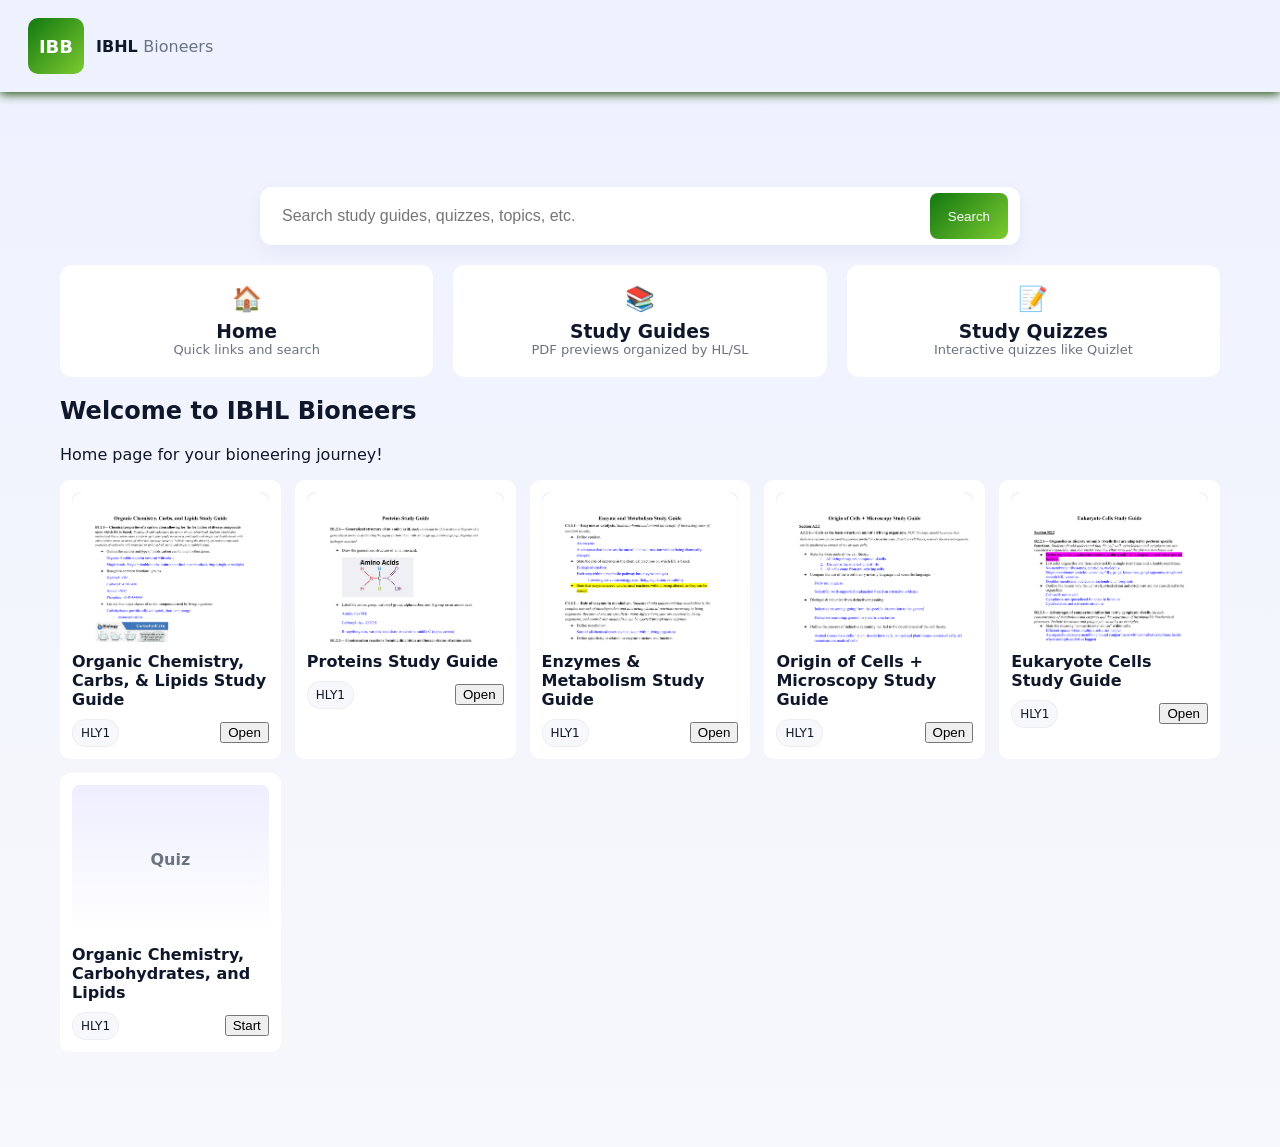
==== commit d21ba9fc: "Added Quizzes" ====
--- a/index.html
+++ b/index.html
@@ -296,26 +296,34 @@
 const quizzes =
     [
         {
-            id: 'q1', title: 'Cell Structure', level: 'HLY1', questions:
+            id: 'q1', title: 'Water', level: 'HLY1', questions:
                 [
-                    { q: 'Which organelle is the site of ATP production?', choices: ['Nucleus', 'Mitochondrion', 'Golgi apparatus', 'Ribosome'], answer: 1 },
-                    { q: 'Which structure is present in plant cells but not animal cells?', choices: ['Centrioles', 'Cell wall', 'Lysosome', 'Flagellum'], answer: 1 }
+                    { q: 'Why is water considered the “medium of life”?', choices: ['It only exists in oceans', 'Most life processes occur in water', 'It is always frozen', 'It cannot dissolve substances'], answer: 1 },
+                    { q: 'What type of bond holds hydrogen and oxygen together within a water molecule?', choices: ['Ionic bond', 'Hydrogen bond', 'Polar covalent bond', 'Metallic bond'], answer: 2 },
+                    { q: 'Why is water a polar molecule?', choices: ['Electrons are shared equally', 'Oxygen has no charge', 'Electrons are shared unequally', 'Hydrogen has more electrons'], answer: 2 },
+                    { q: 'What causes hydrogen bonds between water molecules?', choices: ['Attraction between partial charges', 'Equal electron sharing', 'Transfer of electrons', 'Nuclear forces'], answer: 0 },
+                    { q: 'What is cohesion?', choices: ['Water sticking to other substances', 'Water molecules attracting each other', 'Water evaporating', 'Water dissolving salts'], answer: 1 },
+                    { q: 'Which process helps water move up through plant xylem?', choices: ['Diffusion only', 'Osmosis only', 'Active transport', 'Cohesion and adhesion'], answer: 3 },
+                    { q: 'What is adhesion?', choices: ['Water sticking to itself', 'Water repelling other molecules', 'Water sticking to other substances', 'Water turning into gas'], answer: 2 },
+                    { q: 'Why can water dissolve many substances?', choices: ['It has partial positive and negative charges', 'It is nonpolar', 'It has no charge', 'It is solid'], answer: 0 },
+                    { q: 'Which of the following is an example of a hydrophobic substance?', choices: ['Salt', 'Sugar', 'Amino acids', 'Lipids'], answer: 3 },
+                    { q: 'Why does water have a high specific heat capacity?', choices: ['It has no bonds', 'Hydrogen bonds require a lot of energy to break', 'Covalent bonds require a lot of energy to break', 'It is very dense'], answer: 1 }
                 ]
         },
 
         {
-            id: 'q2', title: 'Basic Genetics', level: 'HLY2', questions:
+            id: 'q2', title: 'Organic Chemistry, Carbohydrates, and Lipids', level: 'HLY1', questions:
                 [
-                    { q: 'If a diploid organism has 8 chromosomes, how many will be in a gamete?', choices: ['4', '8', '16', '2'], answer: 0 },
-                    { q: 'What is the term for a segment of DNA that codes for a protein?', choices: ['Chromosome', 'Gene', 'Allele', 'Genome'], answer: 1 }
-                ]
-        },
-
-        {
-            id: 'q3', title: 'IDK BIO', level: 'HLY2', questions:
-                [
-                    { q: 'What?', choices: ['4', '8', '16', '2'], answer: 0 },
-                    { q: 'EVER?', choices: ['Chromosome', 'Gene', 'Allele', 'Genome'], answer: 1 }
+                    { q: 'How many covalent bonds can a carbon atom typically form?', choices: ['2', '3', '4', '6'], answer: 2 },
+                    { q: 'Which of the following is a carboxyl functional group?', choices: ['–NH₂', '–OH', ' –PO₄', '–COOH'], answer: 3 },
+                    { q: 'Which class of biomolecules provides long-term energy storage and forms cell membranes?', choices: ['Carbohydrates', 'Lipids', 'Proteins', 'Nucleic acids'], answer: 1 },
+                    { q: 'What is the main difference between anabolic and catabolic reactions?', choices: ['Anabolic builds molecules, catabolic breaks them down', 'Both break down molecules', ' Anabolic breaks down molecules, catabolic builds them', 'Both build molecules'], answer: 0 },
+                    { q: 'What happens during a condensation reaction?', choices: ['Water is used to break bonds', 'Water is released when bonds form', ' Oxygen is added', 'Energy is destroyed'], answer: 1 },
+                    { q: 'Which process breaks polymers into monomers?', choices: ['Condensation', 'Oxidation', ' Hydrolysis', 'Reduction'], answer: 2 },
+                    { q: 'What is a key property of glucose that makes it useful in the body?', choices: ['It is insoluble in water', 'It cannot be transported', ' It contains nitrogen', 'It is soluble and easily transported'], answer: 3 },
+                    { q: 'What is the main structural difference between glycogen and amylose?', choices: ['Glycogen has no branches', 'Glycogen is highly branched', ' Amylose is highly branched', 'Both have identical structures'], answer: 1 },
+                    { q: 'Why are lipids considered hydrophobic?', choices: ['They are polar', 'They dissolve in water', ' They are nonpolar', 'They contain phosphate groups'], answer: 2 },
+                    { q: 'What is the difference between saturated and unsaturated fatty acids?', choices: ['Saturated have double bonds, unsaturated do not', 'Unsaturated have one or more double bonds', ' Saturated contain oxygen', 'Unsaturated are always solid'], answer: 1 }
                 ]
         }
     ];
